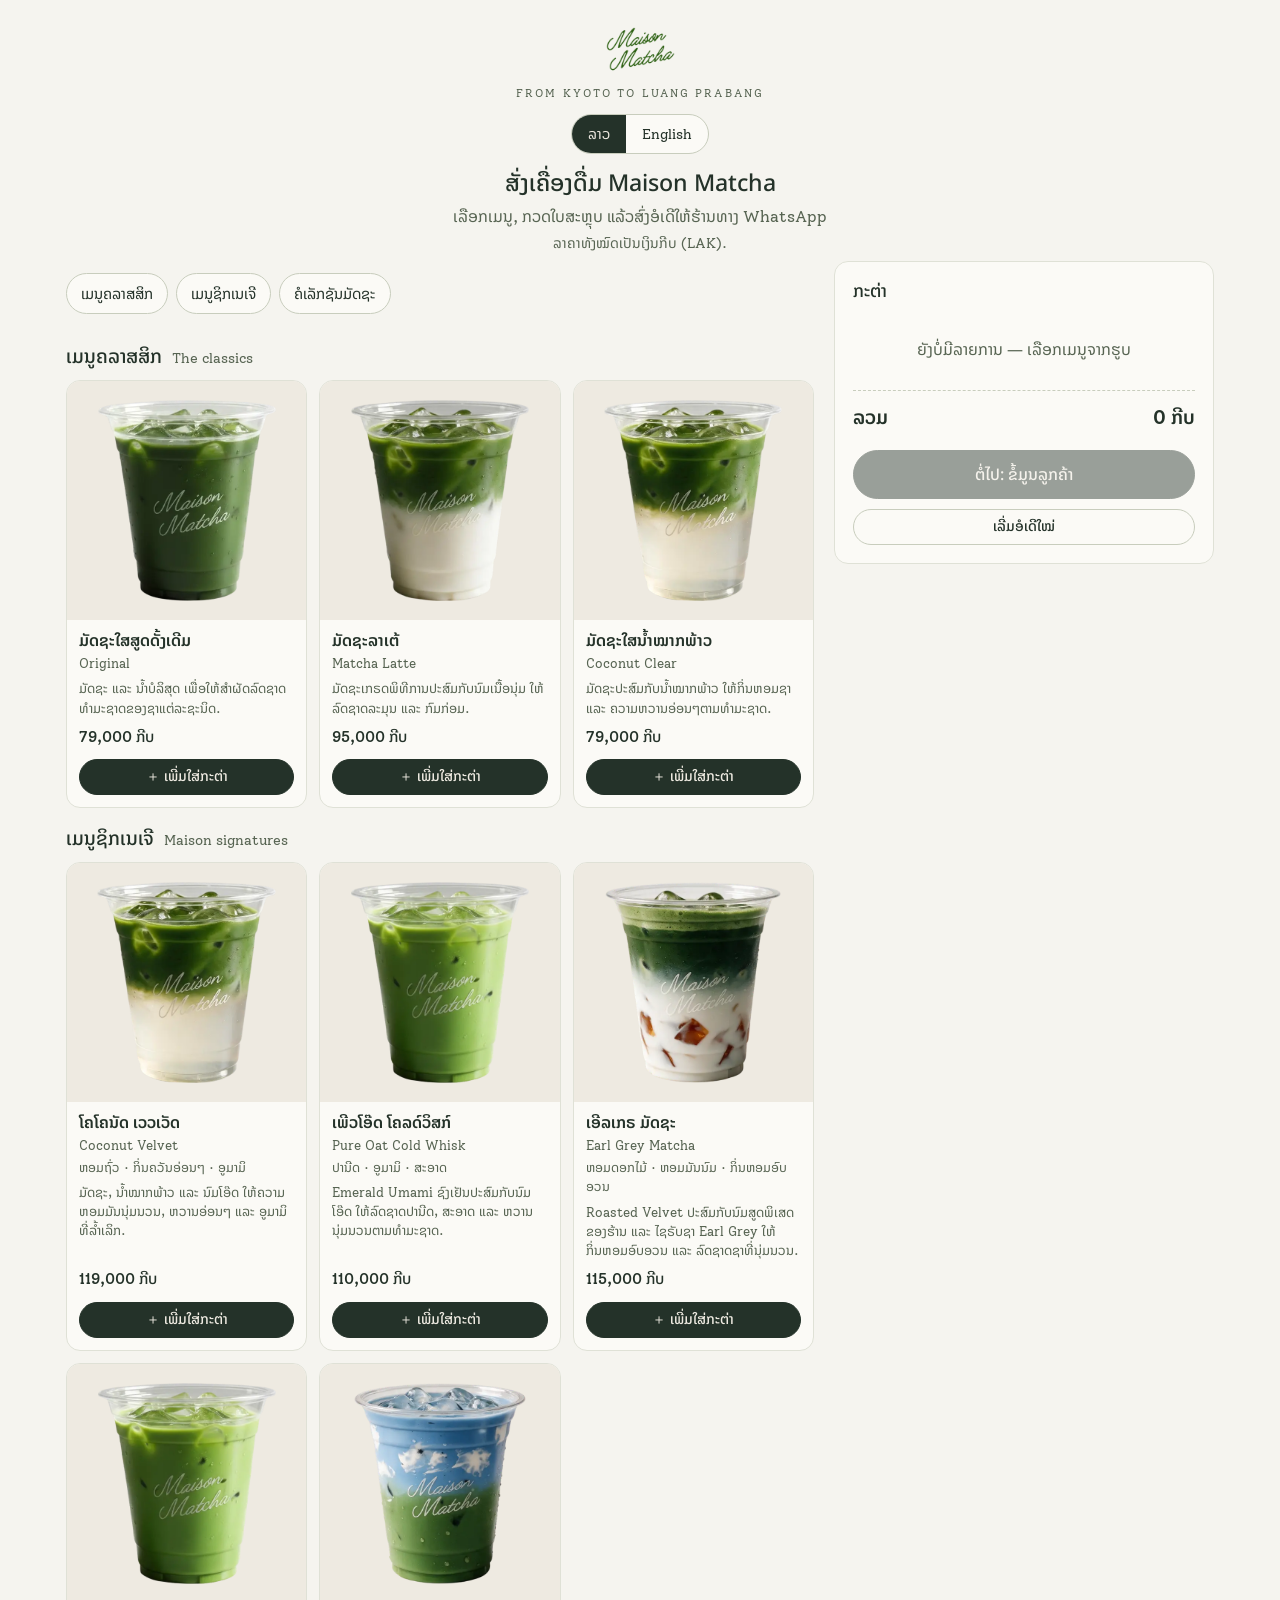
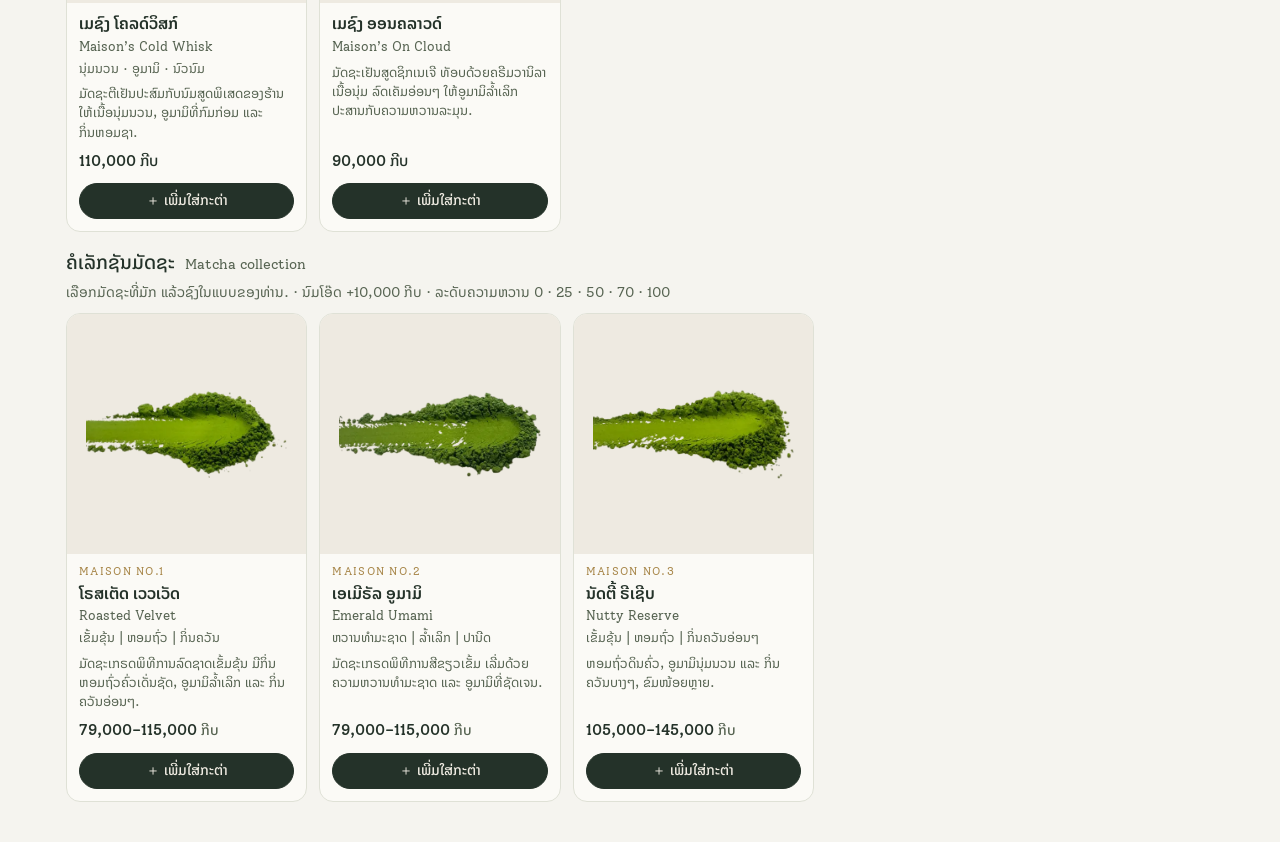
==== index.html @ 87a130c1 "Add files via upload" ====
<!doctype html>
<html lang="lo">
<head>
<meta charset="utf-8">
<meta name="viewport" content="width=device-width, initial-scale=1, viewport-fit=cover">
<style>:root{padding-top:env(safe-area-inset-top,0px);padding-bottom:env(safe-area-inset-bottom,0px)}body{margin:0}[hidden]{display:none!important}</style>
</head>
<body>
<title>Maison Matcha Order</title>
<meta name="claude:viewport-fit-sides" content="cover">
<meta name="description" content="ສັ່ງເຄື່ອງດື່ມ Maison Matcha ແລະ ສົ່ງອໍເດີຜ່ານ WhatsApp">
<meta name="robots" content="noindex">
<link rel="preconnect" href="https://fonts.googleapis.com">
<link rel="preconnect" href="https://fonts.gstatic.com" crossorigin>
<link rel="stylesheet" href="https://fonts.googleapis.com/css2?family=Noto+Sans+Lao:wght@400;500;600;700&family=Solway:wght@300;400;500;700&display=swap">
<style>
/* Layout: single column on phones, gallery + sticky cart from 1000px. One deliberate light look (the shop's cream paper and matcha ink). */
:root {
  --bg: #f5f4ef; --paper: #eeeae1; --card: #fbfaf6; --ink: #243229; --muted: #576452; --soft: #8a9384;
  --line: #c8cdbd; --line-soft: #dfe1d6; --green: #3a6b24; --green-tint: #e4ead9; --gold: #a8874a;
  --gold-tint: #f3ead6; --red: #9b3b2e; --red-tint: #f6e3df; --white: #ffffff; --receipt-ink: #222222; --receipt-soft: #6b6b6b;
  --font: 'Solway', 'Noto Sans Lao', Georgia, serif;
  --font-lao: 'Noto Sans Lao', 'Solway', system-ui, sans-serif;
  --r: 14px;
  color-scheme: light;
}
* { box-sizing: border-box; }
body { background: var(--bg); color: var(--ink); font-family: var(--font); font-size: 16px; line-height: 1.55; }
img { max-width: 100%; display: block; }
button, input, select, textarea { font: inherit; color: inherit; }
h1, h2, h3 { font-weight: 500; line-height: 1.3; margin: 0; text-wrap: balance; }
.wrap { max-width: 1180px; margin: 0 auto; padding-left: max(16px, env(safe-area-inset-left, 0px)); padding-right: max(16px, env(safe-area-inset-right, 0px)); }
.muted { color: var(--muted); } .small { font-size: .875rem; } .tiny { font-size: .78rem; }
.num { font-variant-numeric: tabular-nums; }
.en { font-family: 'Solway', Georgia, serif; }
:focus-visible { outline: 2px solid var(--green); outline-offset: 2px; }

.brand { text-align: center; padding-block: 20px 4px; }
.brand img { height: 60px; width: auto; margin: 0 auto; }
.brand .tag { letter-spacing: .2em; font-size: .66rem; color: var(--muted); margin-top: 6px; }
.toolbar { display: flex; justify-content: center; gap: 8px; flex-wrap: wrap; margin: 10px 0 0; }
.intro { text-align: center; max-width: 34rem; margin: 10px auto 0; }
.intro h1 { font-size: 1.45rem; font-family: var(--font-lao); }
.intro p { margin: 6px 0 0; color: var(--muted); }

.btn { display: inline-flex; align-items: center; justify-content: center; gap: 8px; border: 1px solid var(--ink); background: var(--ink); color: var(--paper);
  padding: 11px 18px; border-radius: 999px; cursor: pointer; text-decoration: none; font-weight: 500; min-height: 46px; white-space: nowrap; font-family: var(--font-lao); }
.btn:active { transform: scale(.98); }
.btn[disabled] { opacity: .45; cursor: not-allowed; }
.btn.ghost { background: transparent; color: var(--ink); border-color: var(--line); }
.btn.green { background: var(--green); border-color: var(--green); color: var(--white); }
.btn.small { min-height: 36px; padding: 6px 13px; font-size: .88rem; }
.btn.block { width: 100%; }
.link { background: none; border: 0; padding: 0; color: var(--green); text-decoration: underline; cursor: pointer; font-family: var(--font-lao); }
.link.red { color: var(--red); }

.cats { display: flex; gap: 8px; overflow-x: auto; padding-block: 12px; position: sticky; top: env(safe-area-inset-top, 0px); z-index: 5; background: var(--bg); scrollbar-width: none; }
.cats::-webkit-scrollbar { display: none; }
.cats a { flex: none; text-decoration: none; padding: 8px 14px; border: 1px solid var(--line); border-radius: 999px; color: var(--ink); background: var(--card); font-family: var(--font-lao); font-size: .93rem; }
.cats a.on { background: var(--ink); color: var(--paper); border-color: var(--ink); }
body::before { content: ""; position: fixed; inset: 0 0 auto; height: env(safe-area-inset-top, 0px); z-index: 10; background: var(--bg); }

.layout { display: grid; gap: 20px; grid-template-columns: minmax(0, 1fr); padding-bottom: 110px; }
@media (min-width: 1000px) { .layout { grid-template-columns: minmax(0, 1fr) 380px; padding-bottom: 40px; } .layout aside { position: sticky; top: 16px; align-self: start; max-height: calc(100vh - 32px); overflow: auto; } }
.cat-head { display: flex; align-items: baseline; gap: 10px; flex-wrap: wrap; margin: 18px 0 10px; }
.cat-head h2 { font-size: 1.2rem; font-family: var(--font-lao); }
.gallery { display: grid; gap: 12px; grid-template-columns: repeat(2, minmax(0, 1fr)); }
@media (min-width: 720px) { .gallery { grid-template-columns: repeat(3, minmax(0, 1fr)); } }
.card { background: var(--card); border: 1px solid var(--line-soft); border-radius: var(--r); overflow: hidden; display: flex; flex-direction: column; min-width: 0; }
.card .ph { position: relative; display: block; width: 100%; aspect-ratio: 1 / 1; max-width: 100%; background: var(--paper); padding: 0; border: 0; cursor: pointer; overflow: hidden; }
.card .ph img { position: absolute; inset: 8%; width: 84%; height: 84%; object-fit: contain; object-position: center; }
.card .body { padding: 10px 12px 12px; display: flex; flex-direction: column; gap: 2px; flex: 1; }
.card .code { font-size: .68rem; letter-spacing: .12em; text-transform: uppercase; color: var(--gold); }
.card .nm { font-family: var(--font-lao); font-weight: 600; line-height: 1.35; }
.card .sub { font-size: .8rem; color: var(--muted); }
.card .pr { margin-top: auto; padding-top: 6px; font-weight: 500; font-size: .95rem; }
.card .btn { margin-top: 8px; }
.incart { font-size: .75rem; color: var(--green); font-family: var(--font-lao); }

.panel { background: var(--card); border: 1px solid var(--line-soft); border-radius: var(--r); padding: 18px; }
.panel + .panel { margin-top: 14px; }
.panel h2 { font-size: 1.1rem; margin-bottom: 12px; font-family: var(--font-lao); }
.line { display: grid; grid-template-columns: minmax(0, 1fr) auto; gap: 2px 10px; padding-block: 10px; border-bottom: 1px solid var(--line-soft); }
.line:last-child { border-bottom: 0; }
.line .t { font-weight: 600; font-family: var(--font-lao); }
.line .o { font-size: .84rem; color: var(--muted); font-family: var(--font-lao); overflow-wrap: anywhere; }
.line .ctrl { grid-column: 1 / -1; display: flex; align-items: center; gap: 10px; margin-top: 4px; }
.qty { display: inline-flex; align-items: center; border: 1px solid var(--line); border-radius: 999px; background: var(--white); }
.qty button { width: 38px; height: 38px; border: 0; background: none; cursor: pointer; font-size: 1.1rem; }
.qty span { min-width: 28px; text-align: center; }
.sum { display: flex; justify-content: space-between; align-items: baseline; gap: 12px; padding-block: 4px; }
.sum.big { font-size: 1.2rem; font-weight: 600; }
.empty { text-align: center; color: var(--muted); padding: 22px 8px; font-family: var(--font-lao); }
.bar { position: fixed; left: 0; right: 0; bottom: 0; z-index: 8; background: var(--ink); color: var(--paper); display: flex; align-items: center; gap: 12px;
  padding-top: 12px; padding-bottom: calc(12px + env(safe-area-inset-bottom, 0px)); padding-left: max(16px, env(safe-area-inset-left, 0px)); padding-right: max(16px, env(safe-area-inset-right, 0px)); }
.bar .btn { background: var(--paper); color: var(--ink); border-color: var(--paper); }
@media (min-width: 1000px) { .bar { display: none !important; } }

label.f { display: block; margin-bottom: 14px; }
label.f > span, .flabel { display: block; font-size: .88rem; color: var(--muted); margin-bottom: 6px; font-family: var(--font-lao); }
.req { color: var(--red); }
input[type=text], input[type=tel], input[type=datetime-local], input[type=number], select, textarea {
  width: 100%; background: var(--white); border: 1px solid var(--line); border-radius: 10px; padding: 11px 12px; min-height: 46px; outline: none; }
textarea { min-height: 84px; resize: vertical; }
input:focus, select:focus, textarea:focus { border-color: var(--green); box-shadow: 0 0 0 3px var(--green-tint); }
.bad { border-color: var(--red) !important; }
.err { color: var(--red); font-size: .84rem; margin-top: 4px; font-family: var(--font-lao); }
.phone { display: grid; grid-template-columns: 118px minmax(0, 1fr); gap: 8px; }
.seg { display: flex; flex-wrap: wrap; gap: 8px; }
.seg label { position: relative; }
.seg input { position: absolute; opacity: 0; inset: 0; }
.seg span { display: inline-flex; align-items: center; padding: 9px 14px; min-height: 42px; border-radius: 999px; border: 1px solid var(--line); background: var(--white); cursor: pointer; font-family: var(--font-lao); font-size: .94rem; }
.seg input:checked + span { background: var(--ink); color: var(--paper); border-color: var(--ink); }
.seg input:focus-visible + span { outline: 2px solid var(--green); outline-offset: 2px; }
.seg input:disabled + span { opacity: .4; cursor: not-allowed; }
.check { display: flex; gap: 10px; align-items: flex-start; cursor: pointer; font-family: var(--font-lao); }
.check input { width: 20px; height: 20px; margin-top: 2px; accent-color: var(--green); flex: none; }
.note { padding: 12px 14px; border-radius: 12px; font-size: .92rem; font-family: var(--font-lao); }
.note.info { background: var(--green-tint); color: var(--ink); }
.note.warn { background: var(--gold-tint); color: var(--ink); }
.note.bad { background: var(--red-tint); color: var(--red); }

.view[hidden] { display: none !important; }
.narrow { max-width: 640px; margin: 0 auto; padding-block: 8px 48px; }
.back { margin: 6px 0 10px; }
.actions { display: grid; gap: 10px; margin-top: 14px; }
.actions .row { display: flex; gap: 10px; flex-wrap: wrap; }
.actions .row > .btn { flex: 1 1 auto; }
.copybox { width: 100%; min-height: 220px; font-size: .84rem; font-family: var(--font-lao); white-space: pre-wrap; }

dialog { border: 0; padding: 0; border-radius: 18px; width: min(560px, calc(100vw - 20px)); max-height: calc(100dvh - 20px); background: var(--card); color: var(--ink); }
dialog::backdrop { background: rgba(36, 50, 41, .45); }
.dh { display: flex; gap: 12px; align-items: center; padding: 14px 16px; border-bottom: 1px solid var(--line-soft); }
.dh img { width: 64px; height: 64px; object-fit: contain; background: var(--paper); border-radius: 12px; padding: 4px; flex: none; }
.dh h3 { font-family: var(--font-lao); font-size: 1.05rem; }
.dh .x { margin-left: auto; width: 40px; height: 40px; border: 0; background: none; font-size: 1.6rem; cursor: pointer; flex: none; }
.db { padding: 14px 16px; overflow: auto; max-height: calc(100dvh - 210px); }
.df { padding: 12px 16px; border-top: 1px solid var(--line-soft); display: flex; gap: 10px; align-items: center; }
.grp { margin-bottom: 16px; }

.toast-host { position: fixed; left: 50%; transform: translateX(-50%); bottom: calc(92px + env(safe-area-inset-bottom, 0px)); z-index: 20; width: min(440px, calc(100vw - 32px)); display: grid; gap: 8px; }
.toast { background: var(--ink); color: var(--paper); padding: 11px 15px; border-radius: 12px; font-family: var(--font-lao); font-size: .93rem; }
.toast.e { background: var(--red); color: var(--white); }
.toast.o { background: var(--green); color: var(--white); }

/* Receipt — follows the Maison Matcha POS receipt */
.receipt { background: var(--white); color: var(--receipt-ink); max-width: 380px; margin: 0 auto; padding: 26px 22px 18px; border-radius: 6px; border: 1px solid var(--line-soft); overflow: hidden; }
.receipt .lg { width: 140px; margin: 0 auto 12px; }
.receipt .shop { text-align: center; font-weight: 700; }
.receipt .shop2 { text-align: center; font-size: .9rem; letter-spacing: .04em; }
.receipt .kind { margin: 12px auto 0; width: max-content; max-width: 100%; border: 1.5px solid var(--receipt-ink); padding: 4px 12px; border-radius: 4px; font-family: var(--font-lao); font-weight: 600; font-size: .86rem; text-align: center; }
.receipt hr { border: 0; border-top: 1px dashed #cccccc; margin: 14px 0; }
.receipt .tot { text-align: center; font-size: 2.2rem; line-height: 1.1; }
.receipt .totl { text-align: center; color: var(--receipt-soft); font-size: .88rem; margin-top: 4px; font-family: var(--font-lao); }
.receipt .meta { font-size: .92rem; line-height: 1.65; overflow-wrap: anywhere; }
.receipt .it { display: grid; grid-template-columns: minmax(0, 1fr) auto; gap: 0 10px; padding: 3px 0 9px; }
.receipt .it .n { font-family: var(--font-lao); }
.receipt .it .d { grid-column: 1 / -1; color: var(--receipt-soft); font-size: .86rem; font-family: var(--font-lao); overflow-wrap: anywhere; }
.receipt .s { display: flex; justify-content: space-between; gap: 10px; padding: 3px 0; font-family: var(--font-lao); }
.receipt .s.b { font-weight: 700; }
.receipt .confirm { font-size: .84rem; color: var(--receipt-soft); font-family: var(--font-lao); text-align: center; }
.receipt .foot { text-align: center; color: var(--receipt-soft); }
.receipt .bottom { display: flex; justify-content: space-between; gap: 10px; color: var(--receipt-soft); font-size: .88rem; margin-top: 10px; }

@media print {
  body { background: var(--white); }
  body > *:not(#print-area) { display: none !important; }
  #print-area { display: block !important; }
  #print-area .receipt { border: 0; max-width: 80mm; padding: 4mm; }
}
#print-area { display: none; }
@media (prefers-reduced-motion: reduce) { * { transition: none !important; animation: none !important; } }

.lang { display: inline-flex; border: 1px solid var(--line); border-radius: 999px; overflow: hidden; background: var(--card); margin-top: 12px; }
.lang button { border: 0; background: none; padding: 7px 16px; cursor: pointer; font-size: .9rem; min-height: 38px; }
.lang button[aria-pressed="true"] { background: var(--ink); color: var(--paper); }
.card .desc { font-size: .82rem; color: var(--muted); line-height: 1.45; margin-top: 4px; display: -webkit-box; -webkit-line-clamp: 3; -webkit-box-orient: vertical; overflow: hidden; }
.mopt { font-size: .78rem; color: var(--soft); }
html[lang="en"] .intro h1, html[lang="en"] .card .nm, html[lang="en"] .panel h2, html[lang="en"] .cat-head h2, html[lang="en"] .dh h3 { font-family: var(--font); }
</style>

<header class="wrap brand">
  <img src="[data-uri]" alt="Maison Matcha" width="360" height="308">
  <div class="tag en">FROM KYOTO TO LUANG PRABANG</div>
  <div class="lang" role="group" aria-label="Language / ພາສາ">
    <button type="button" data-lang="lo" aria-pressed="true" style="font-family:var(--font-lao)">ລາວ</button>
    <button type="button" data-lang="en" aria-pressed="false" class="en">English</button>
  </div>
</header>

<main>
  <section class="view wrap" id="v-menu">
    <div class="intro">
      <h1 data-t="title"></h1>
      <p data-t="subtitle"></p>
      <p class="small" data-t="unit" style="margin-top:4px"></p>
    </div>
    <div class="layout" style="margin-top:6px">
      <div id="gallery"></div>
      <aside class="panel" id="cart-panel">
        <h2 data-t="cart"></h2>
        <div id="cart"></div>
        <div class="sum big" style="border-top:1px dashed var(--line);margin-top:6px;padding-top:12px"><span data-t="total"></span><span class="num" id="cart-total"></span></div>
        <div class="actions">
          <button class="btn block" id="go-details" type="button" data-t="toDetails"></button>
          <button class="btn ghost block small" id="new-order-1" type="button" data-t="newOrder"></button>
        </div>
      </aside>
    </div>
  </section>

  <section class="view wrap" id="v-details" hidden>
    <div class="narrow">
      <button class="link back" type="button" data-go="menu" data-t="backMenu"></button>
      <form class="panel" id="details" novalidate>
        <h2 data-t="customer"></h2>
        <label class="f"><span><span data-t="name"></span> <b class="req">*</b></span><input type="text" id="c-name" autocomplete="name" maxlength="80"></label>
        <div class="f" style="margin-bottom:14px"><label class="flabel" for="c-phone"><span data-t="phone"></span> <b class="req">*</b></label>
          <div class="phone">
            <select id="c-cc" aria-label="Country code">
              <option value="+856">LA +856</option><option value="+66">TH +66</option><option value="+84">VN +84</option><option value="+86">CN +86</option>
              <option value="+855">KH +855</option><option value="+81">JP +81</option><option value="+82">KR +82</option><option value="+65">SG +65</option>
              <option value="+1">US +1</option><option value="+44">UK +44</option><option value="+33">FR +33</option><option value="+61">AU +61</option><option value="+49">DE +49</option>
              <option value="other" data-t="otherCode"></option>
            </select>
            <input type="tel" id="c-phone" inputmode="tel" autocomplete="tel-national" placeholder="20 5555 1234">
          </div></div>
        <label class="f"><span data-t="company"></span><input type="text" id="c-company" autocomplete="organization" maxlength="120"></label>

        <h2 style="margin-top:8px" data-t="fulfil"></h2>
        <div class="grp"><span class="flabel"><span data-t="orderType"></span> <b class="req">*</b></span>
          <div class="seg" id="c-type">
            <label><input type="radio" name="type" value="pickup" id="t-pickup" checked><span data-t="pickup"></span></label>
            <label><input type="radio" name="type" value="dine_in" id="t-dine"><span data-t="dine_in"></span></label>
            <label id="delivery-opt"><input type="radio" name="type" value="delivery" id="t-delivery"><span data-t="delivery"></span></label>
          </div></div>
        <label class="f"><span><span id="when-label"></span> <b class="req">*</b></span><input type="datetime-local" id="c-when"></label>
        <label class="f" id="addr-wrap" hidden><span><span data-t="address"></span> <b class="req">*</b></span><textarea id="c-addr" maxlength="400"></textarea></label>
        <div class="note warn" id="fee-note" hidden style="margin:-4px 0 14px" data-t="feeNote"></div>
        <label class="f" id="staff-wrap" hidden><span><span data-t="staff"></span> <b class="req">*</b></span><select id="c-staff"></select></label>
        <label class="f" id="table-wrap" hidden><span data-t="table"></span><input type="text" id="c-table" maxlength="20"></label>
        <label class="f"><span data-t="notes"></span><textarea id="c-notes" maxlength="600"></textarea></label>
        <button class="btn block" type="submit" data-t="preview"></button>
      </form>
    </div>
  </section>

  <section class="view wrap" id="v-preview" hidden>
    <div class="narrow">
      <button class="link back" type="button" data-go="details" data-t="backEdit"></button>
      <div id="receipt"></div>
      <div class="actions">
        <a class="btn green block" id="wa" href="#" target="_blank" rel="noopener" data-t="sendWa"></a>
        <div class="note info" id="wa-note"></div>
        <div class="row">
          <button class="btn ghost" id="copy" type="button" data-t="copy"></button>
          <button class="btn ghost" id="print" type="button" hidden data-t="print"></button>
          <button class="btn ghost" type="button" data-go="details" data-t="edit"></button>
        </div>
        <textarea class="copybox" id="copy-text" readonly hidden></textarea>
        <button class="btn ghost block" id="new-order-2" type="button" data-t="newOrder"></button>
      </div>
    </div>
  </section>
</main>

<div class="bar" id="bar" hidden>
  <div style="flex:1;min-width:0"><div class="tiny" id="bar-count" style="opacity:.75"></div><b class="num" id="bar-total"></b></div>
  <button class="btn" id="bar-next" type="button" data-t="next"></button>
</div>
<div id="print-area"></div>
<div class="toast-host" id="toasts" role="status" aria-live="polite"></div>

<script>
/* ───────── Shop settings ───────── */
const SHOP_WHATSAPP = '8562051111711';          // shop WhatsApp with country code, digits only, e.g. '8562099999999'
const DELIVERY_ENABLED = true;     // false hides the delivery option
const OAT_PRICE = 10000;
const SWEETNESS = [0, 25, 50, 70, 100];
const STAFF = ['PHET', 'ALONG', 'NAMFON', 'BEE']; // staff who take dine-in orders
// Nutty Reserve on signature drinks = signature price + the collection's Nutty Reserve difference for the closest style
// (Pure/Coconut +26,000; Latte/Cold whisk +30,000 — from the Matcha Collection price card).
const NUTTY_SIGNATURE_PRICE = {
  'coconut-velvet': 119000 + 26000,    // coconut-water base
  'pure-oat': 110000 + 30000,          // cold whisk
  'earl-grey': 115000 + 30000,         // latte
  'maison-cold-whisk': 110000 + 30000, // cold whisk
  'on-cloud': 90000 + 30000,           // latte
};

/* ───────── Menu (from the current public menu, LAK) ───────── */
const WAYS = (p) => [
  { key: 'pure', lo: 'ມັດຊະໃສ', en: 'Pure', price: p[0], oat: false },
  { key: 'latte', lo: 'ລາເຕ້', en: 'Latte', price: p[1], oat: true },
  { key: 'cold_whisk', lo: 'ຕີເຢັນ', en: 'Cold whisk', price: p[2], oat: true },
  { key: 'coconut', lo: 'ນ້ຳໝາກພ້າວ', en: 'Coconut water', price: p[3], oat: false },
];
const MATCHAS = [
  { key: 'house', lo: 'ຕາມສູດຂອງຮ້ານ', en: 'House recipe' },
  { key: 'no1', code: 'Maison No.1', lo: 'ໂຣສເຕັດ ເວວເວັດ', en: 'Roasted Velvet' },
  { key: 'no2', code: 'Maison No.2', lo: 'ເອເມີຣັລ ອູມາມິ', en: 'Emerald Umami' },
  { key: 'no3', code: 'Maison No.3', lo: 'ນັດຕີ້ ຣີເຊີບ', en: 'Nutty Reserve' },
];
const CATEGORIES = [
  { id: 'classic', lo: 'ເມນູຄລາສສິກ', en: 'The classics' },
  { id: 'signature', lo: 'ເມນູຊິກເນເຈີ', en: 'Maison signatures' },
  { id: 'collection', lo: 'ຄໍເລັກຊັນມັດຊະ', en: 'Matcha collection', intro: { lo: 'ເລືອກມັດຊະທີ່ມັກ ແລ້ວຊົງໃນແບບຂອງທ່ານ.', en: 'Choose your matcha. Make it your way.' } },
];
// matcha: matcha choice offered; nutty: price with Nutty Reserve (from the collection prices for the same style);
// oat: oat milk swap (only drinks made with milk); sweet: sweetness level.
const PRODUCTS = [
  { id: 'original', cat: 'classic', lo: 'ມັດຊະໃສສູດດັ້ງເດີມ', en: 'Original', price: 79000, matcha: true, nutty: 105000, oat: false, sweet: true, img: '[data-uri]',
    d: { lo: 'ມັດຊະ ແລະ ນ້ຳບໍລິສຸດ ເພື່ອໃຫ້ສຳຜັດລົດຊາດທຳມະຊາດຂອງຊາແຕ່ລະຊະນິດ.', en: 'Just matcha and pure water, allowing each tea’s natural character to shine.' } },
  { id: 'latte', cat: 'classic', lo: 'ມັດຊະລາເຕ້', en: 'Matcha Latte', price: 95000, matcha: true, nutty: 125000, oat: true, sweet: true, img: '[data-uri]',
    d: { lo: 'ມັດຊະເກຣດພິທີການປະສົມກັບນົມເນື້ອນຸ່ມ ໃຫ້ລົດຊາດລະມຸນ ແລະ ກົມກ່ອມ.', en: 'Ceremonial matcha blended with silky milk for a smooth, balanced cup.' } },
  { id: 'coconut-clear', cat: 'classic', lo: 'ມັດຊະໃສນ້ຳໝາກພ້າວ', en: 'Coconut Clear', price: 79000, matcha: true, nutty: 105000, oat: false, sweet: true, img: '[data-uri]',
    d: { lo: 'ມັດຊະປະສົມກັບນ້ຳໝາກພ້າວ ໃຫ້ກິ່ນຫອມຊາ ແລະ ຄວາມຫວານອ່ອນໆຕາມທຳມະຊາດ.', en: 'Matcha and coconut water, bringing together natural tea character and gentle coconut sweetness.' } },
  { id: 'coconut-velvet', cat: 'signature', lo: 'ໂຄໂຄນັດ ເວວເວັດ', en: 'Coconut Velvet', price: 119000, matcha: true, oat: false, sweet: true, img: '[data-uri]',
    taste: { lo: 'ຫອມຖົ່ວ · ກິ່ນຄວັນອ່ອນໆ · ອູມາມິ', en: 'Nutty · Smoky · Umami' },
    d: { lo: 'ມັດຊະ, ນ້ຳໝາກພ້າວ ແລະ ນົມໂອ໊ດ ໃຫ້ຄວາມຫອມມັນນຸ່ມນວນ, ຫວານອ່ອນໆ ແລະ ອູມາມິທີ່ລ້ຳເລິກ.', en: 'Matcha, coconut water and silky oat milk: naturally creamy, lightly sweet, deeply umami.' } },
  { id: 'pure-oat', cat: 'signature', lo: 'ເພີວໂອ໊ດ ໂຄລດ໌ວິສກ໌', en: 'Pure Oat Cold Whisk', price: 110000, matcha: true, oat: false, sweet: true, img: '[data-uri]',
    taste: { lo: 'ປານີດ · ອູມາມິ · ສະອາດ', en: 'Refined · Umami · Clean' },
    d: { lo: 'Emerald Umami ຊົງເຢັນປະສົມກັບນົມໂອ໊ດ ໃຫ້ລົດຊາດປານີດ, ສະອາດ ແລະ ຫວານນຸ່ມນວນຕາມທຳມະຊາດ.', en: 'Emerald Umami whisked cold with silky oat milk: refined, clean and naturally sweet.' } },
  { id: 'earl-grey', cat: 'signature', lo: 'ເອີລເກຣ ມັດຊະ', en: 'Earl Grey Matcha', price: 115000, matcha: true, oat: true, sweet: true, img: '[data-uri]',
    taste: { lo: 'ຫອມດອກໄມ້ · ຫອມມັນນົມ · ກິ່ນຫອມອົບອວນ', en: 'Floral · Creamy · Aromatic' },
    d: { lo: 'Roasted Velvet ປະສົມກັບນົມສູດພິເສດຂອງຮ້ານ ແລະ ໄຊຣັບຊາ Earl Grey ໃຫ້ກິ່ນຫອມອົບອວນ ແລະ ລົດຊາດຊາທີ່ນຸ່ມນວນ.', en: 'Roasted Velvet, our house milk blend and Earl Grey syrup: fragrant matcha with a delicate tea finish.' } },
  { id: 'maison-cold-whisk', cat: 'signature', lo: 'ເມຊົງ ໂຄລດ໌ວິສກ໌', en: 'Maison’s Cold Whisk', price: 110000, matcha: true, oat: true, sweet: true, img: '[data-uri]',
    taste: { lo: 'ນຸ່ມນວນ · ອູມາມິ · ນົວນົມ', en: 'Silky · Umami · Creamy' },
    d: { lo: 'ມັດຊະຕີເຢັນປະສົມກັບນົມສູດພິເສດຂອງຮ້ານ ໃຫ້ເນື້ອນຸ່ມນວນ, ອູມາມິທີ່ກົມກ່ອມ ແລະ ກິ່ນຫອມຊາ.', en: 'Matcha cold-whisked with our house milk blend for a silky texture, rich umami and delicate tea aroma.' } },
  { id: 'on-cloud', cat: 'signature', lo: 'ເມຊົງ ອອນຄລາວດ໌', en: 'Maison’s On Cloud', price: 90000, matcha: true, oat: true, sweet: true, img: '[data-uri]',
    d: { lo: 'ມັດຊະເຢັນສູດຊິກເນເຈີ ທັອບດ້ວຍຄຣີມວານິລາເນື້ອນຸ່ມ ລົດເຄັມອ່ອນໆ ໃຫ້ອູມາມິລ້ຳເລິກປະສານກັບຄວາມຫວານລະມຸນ.', en: 'Our signature iced matcha beneath a silky, lightly salted vanilla cream cloud, balancing deep umami and airy sweetness.' } },
  { id: 'roasted-velvet', cat: 'collection', code: 'Maison No.1', lo: 'ໂຣສເຕັດ ເວວເວັດ', en: 'Roasted Velvet', ways: WAYS([79000, 95000, 115000, 79000]), oat: true, sweet: true, img: '[data-uri]',
    taste: { lo: 'ເຂັ້ມຂຸ້ນ | ຫອມຖົ່ວ | ກິ່ນຄວັນ', en: 'Bold | Nutty | Smoky' },
    d: { lo: 'ມັດຊະເກຣດພິທີການລົດຊາດເຂັ້ມຂຸ້ນ ມີກິ່ນຫອມຖົ່ວຄົ່ວເດັ່ນຊັດ, ອູມາມິລ້ຳເລິກ ແລະ ກິ່ນຄວັນອ່ອນໆ.', en: 'A rich ceremonial matcha with pronounced roasted-nut character, deep umami and a gentle smoky aroma.' } },
  { id: 'emerald-umami', cat: 'collection', code: 'Maison No.2', lo: 'ເອເມີຣັລ ອູມາມິ', en: 'Emerald Umami', ways: WAYS([79000, 95000, 115000, 79000]), oat: true, sweet: true, img: '[data-uri]',
    taste: { lo: 'ຫວານທຳມະຊາດ | ລ້ຳເລິກ | ປານີດ', en: 'Sweet | Deep | Refined' },
    d: { lo: 'ມັດຊະເກຣດພິທີການສີຂຽວເຂັ້ມ ເລີ່ມດ້ວຍຄວາມຫວານທຳມະຊາດ ແລະ ອູມາມິທີ່ຊັດເຈນ.', en: 'An intensely green ceremonial matcha with a naturally sweet opening and clear umami.' } },
  { id: 'nutty-reserve', cat: 'collection', code: 'Maison No.3', lo: 'ນັດຕີ້ ຣີເຊີບ', en: 'Nutty Reserve', ways: WAYS([105000, 125000, 145000, 105000]), oat: true, sweet: true, img: '[data-uri]',
    taste: { lo: 'ເຂັ້ມຂຸ້ນ | ຫອມຖົ່ວ | ກິ່ນຄວັນອ່ອນໆ', en: 'Rich | Nutty | Gently smoky' },
    d: { lo: 'ຫອມຖົ່ວດິນຄົ່ວ, ອູມາມິນຸ່ມນວນ ແລະ ກິ່ນຄວັນບາງໆ, ຂົມໜ້ອຍຫຼາຍ.', en: 'Single-cultivar ceremonial matcha from Uji, Kyoto, shaded 21 days before the first spring harvest. Roasted-peanut aroma, smooth umami.' } },
];
const BY_ID = new Map(PRODUCTS.map((p) => [p.id, p]));
const LOGO = '[data-uri]';

/* ───────── Words (Lao / English) ───────── */
const T = {
  lo: {
    title: 'ສັ່ງເຄື່ອງດື່ມ Maison Matcha', subtitle: 'ເລືອກເມນູ, ກວດໃບສະຫຼຸບ ແລ້ວສົ່ງອໍເດີໃຫ້ຮ້ານທາງ WhatsApp', unit: 'ລາຄາທັງໝົດເປັນເງິນກີບ (LAK).',
    cart: 'ກະຕ່າ', total: 'ລວມ', toDetails: 'ຕໍ່ໄປ: ຂໍ້ມູນລູກຄ້າ', newOrder: 'ເລີ່ມອໍເດີໃໝ່', next: 'ຕໍ່ໄປ →', add: '＋ ເພີ່ມໃສ່ກະຕ່າ', addShort: 'ເພີ່ມໃສ່ກະຕ່າ',
    save: 'ບັນທຶກ', inCart: (n) => `ໃນກະຕ່າ ${n} ຈອກ`, emptyCart: 'ຍັງບໍ່ມີລາຍການ — ເລືອກເມນູຈາກຮູບ', cups: (n) => `${n} ຈອກ`, cupUnit: 'ຈອກ',
    edit: 'ແກ້ໄຂ', remove: 'ລຶບ', style: 'ເລືອກແບບ', matcha: 'ເລືອກມັດຊະ', milk: 'ນົມ', oat: 'ປ່ຽນເປັນນົມໂອ໊ດ', oatShort: 'ນົມໂອ໊ດ',
    oatPickFirst: 'ເລືອກແບບກ່ອນ', oatNoMilk: 'ແບບນີ້ບໍ່ມີນົມ', sweet: 'ລະດັບຄວາມຫວານ', sweetShort: (s) => `ຫວານ ${s}%`, qty: 'ຈຳນວນ (ຈອກ)',
    itemNote: 'ຄຳແນະນຳພິເສດສຳລັບລາຍການນີ້', itemNotePh: 'ເຊັ່ນ ນ້ຳກ້ອນໜ້ອຍ', askPrice: 'ສອບຖາມລາຄາກັບຮ້ານ', noteLabel: 'ໝາຍເຫດ',
    needStyle: 'ກະລຸນາເລືອກແບບເຄື່ອງດື່ມ', needSweet: 'ກະລຸນາເລືອກລະດັບຄວາມຫວານ', added: (n) => `ເພີ່ມ ${n} ແລ້ວ`,
    backMenu: '← ກັບໄປເລືອກເມນູ', customer: 'ຂໍ້ມູນລູກຄ້າ', name: 'ຊື່', phone: 'ເບີໂທ / WhatsApp ພ້ອມລະຫັດປະເທດ', otherCode: 'ອື່ນໆ (ພິມ +…)',
    company: 'ຊື່ຮ້ານກາເຟ ຫຼື ບໍລິສັດ (ຖ້າມີ)', fulfil: 'ການຮັບອໍເດີ', orderType: 'ປະເພດອໍເດີ', pickup: 'ມາຮັບເອງທີ່ຮ້ານ', dine_in: 'ນັ່ງກິນທີ່ຮ້ານ', delivery: 'ຈັດສົ່ງ',
    whenPickup: 'ວັນ ແລະ ເວລາທີ່ຈະມາຮັບ (ເວລາລາວ)', whenDine: 'ວັນ ແລະ ເວລາ (ເວລາລາວ)', whenDelivery: 'ວັນ ແລະ ເວລາທີ່ຕ້ອງການໃຫ້ສົ່ງ (ເວລາລາວ)',
    address: 'ທີ່ຢູ່ຈັດສົ່ງ', addressPh: 'ບ້ານ, ຖະໜົນ, ຈຸດສັງເກດ ຫຼື ລິ້ງແຜນທີ່', feeNote: 'ຄ່າຈັດສົ່ງ: ຮ້ານຈະແຈ້ງຢືນຢັນກັບທ່ານ (ຍັງບໍ່ລວມໃນຍອດ).',
    table: 'ເລກໂຕະ (ຖ້າມີ)', staff: 'ພະນັກງານທີ່ຮັບອໍເດີ', staffPick: 'ເລືອກຊື່ພະນັກງານ', errStaff: 'ກະລຸນາເລືອກພະນັກງານທີ່ຮັບອໍເດີ', rStaff: 'ພະນັກງານ', notes: 'ໝາຍເຫດເພີ່ມເຕີມ', preview: 'ເບິ່ງໃບສະຫຼຸບອໍເດີ', emptyGo: 'ກະຕ່າຫວ່າງ — ກະລຸນາເລືອກເມນູກ່ອນ',
    errName: 'ກະລຸນາໃສ່ຊື່', errPhone: 'ເບີບໍ່ຖືກຕ້ອງ — ເຊັ່ນ 20 5555 1234 (ລະຫັດປະເທດເລືອກດ້ານຊ້າຍ)', errType: 'ກະລຸນາເລືອກປະເພດອໍເດີ',
    errWhen: 'ກະລຸນາເລືອກວັນ ແລະ ເວລາ', errPast: 'ເວລານີ້ຜ່ານມາແລ້ວ', errAddr: 'ກະລຸນາໃສ່ທີ່ຢູ່ຈັດສົ່ງ', errCheck: 'ກະລຸນາກວດຂໍ້ມູນທີ່ໝາຍສີແດງ',
    backEdit: '← ກັບໄປແກ້ໄຂ', sendWa: 'ສົ່ງອໍເດີທາງ WhatsApp', copy: 'ສຳເນົາລາຍລະອຽດອໍເດີ', print: 'ພິມ / ບັນທຶກ PDF',
    copied: 'ສຳເນົາລາຍລະອຽດອໍເດີແລ້ວ', copyManual: 'ກົດຄ້າງໃສ່ຂໍ້ຄວາມ ແລ້ວເລືອກ ສຳເນົາ', armed: 'ກົດອີກຄັ້ງເພື່ອລ້າງກະຕ່າ ແລະ ຂໍ້ມູນລູກຄ້າ', cleared: 'ເລີ່ມອໍເດີໃໝ່ແລ້ວ',
    waTo: (n) => `WhatsApp ຈະເປີດຫາເບີຂອງຮ້ານ <b class="num">+${n}</b> ພ້ອມຂໍ້ຄວາມອໍເດີ. ກວດຂໍ້ຄວາມ ແລ້ວກົດ <b>ສົ່ງ</b> ໃນ WhatsApp.`,
    waPick: 'WhatsApp ຈະເປີດພ້ອມຂໍ້ຄວາມອໍເດີ — ເລືອກແຊັດຂອງຮ້ານ Maison Matcha ແລ້ວກົດ <b>ສົ່ງ</b>.',
    waNote: 'ການເປີດ WhatsApp ບໍ່ໄດ້ໝາຍຄວາມວ່າສົ່ງຂໍ້ຄວາມແລ້ວ ຫຼື ຮ້ານຮັບອໍເດີແລ້ວ. ອໍເດີຈະຖືກຢືນຢັນເມື່ອຮ້ານຕອບກັບ. ໃບສະຫຼຸບຈະສົ່ງເປັນຂໍ້ຄວາມ (ບໍ່ແນບຮູບ ຫຼື PDF). ຂໍ້ຄວາມຫາຮ້ານຂຽນເປັນພາສາລາວ.',
    rKind: 'ໃບສະຫຼຸບອໍເດີ · ORDER SUMMARY', rTotal: 'ລວມ', rTotalNoFee: 'ລວມ (ຍັງບໍ່ລວມຄ່າຈັດສົ່ງ)', rCustomer: 'ລູກຄ້າ', rCompany: 'ຮ້ານ/ບໍລິສັດ', rType: 'ປະເພດ',
    rWhenPickup: 'ເວລາມາຮັບ', rWhenDine: 'ເວລາ', rWhenDelivery: 'ເວລາຈັດສົ່ງ', rAddr: 'ທີ່ຢູ່ຈັດສົ່ງ', rTable: 'ໂຕະ', rFee: 'ຄ່າຈັດສົ່ງ', rFeeVal: 'ຮ້ານຈະແຈ້ງຢືນຢັນ',
    rConfirm: 'ອໍເດີນີ້ຍັງບໍ່ໄດ້ຮັບການຢືນຢັນ. ຮ້ານຈະແຈ້ງຢືນຢັນການຮັບອໍເດີ ແລະ ເວລາທີ່ສາມາດໃຫ້ບໍລິການໄດ້.',
  },
  en: {
    title: 'Order from Maison Matcha', subtitle: 'Choose your drinks, check the order summary, then send it to the shop on WhatsApp', unit: 'All prices are in Lao kip (LAK).',
    cart: 'Your order', total: 'Total', toDetails: 'Next: your details', newOrder: 'Start new order', next: 'Next →', add: '＋ Add to cart', addShort: 'Add to cart',
    save: 'Save', inCart: (n) => `${n} in cart`, emptyCart: 'Nothing here yet — choose a drink from the menu', cups: (n) => `${n} ${n === 1 ? 'cup' : 'cups'}`, cupUnit: 'cup',
    edit: 'Edit', remove: 'Remove', style: 'Choose a style', matcha: 'Choose your matcha', milk: 'Milk', oat: 'Switch to oat milk', oatShort: 'Oat milk',
    oatPickFirst: 'Choose a style first', oatNoMilk: 'This style has no milk', sweet: 'Sweetness', sweetShort: (s) => `Sweetness ${s}%`, qty: 'Quantity (cups)',
    itemNote: 'Special instructions for this item', itemNotePh: 'e.g. less ice', askPrice: 'Ask the shop for the price', noteLabel: 'Note',
    needStyle: 'Please choose a style', needSweet: 'Please choose a sweetness level', added: (n) => `${n} added`,
    backMenu: '← Back to menu', customer: 'Your details', name: 'Name', phone: 'Phone / WhatsApp with country code', otherCode: 'Other (type +…)',
    company: 'Café or company name (optional)', fulfil: 'How you’ll get it', orderType: 'Order type', pickup: 'Pick up at the shop', dine_in: 'Dine in', delivery: 'Delivery',
    whenPickup: 'Pickup date and time (Laos time)', whenDine: 'Date and time (Laos time)', whenDelivery: 'Delivery date and time (Laos time)',
    address: 'Delivery address', addressPh: 'Village, street, landmark or map link', feeNote: 'Delivery fee: the shop will confirm it with you (not included in the total).',
    table: 'Table number (optional)', staff: 'Staff taking the order', staffPick: 'Choose staff name', errStaff: 'Please choose the staff member taking the order', rStaff: 'Staff', notes: 'Additional notes', preview: 'Preview order', emptyGo: 'Your cart is empty — choose a drink first',
    errName: 'Please enter your name', errPhone: 'Please check the number — e.g. 20 5555 1234 (country code on the left)', errType: 'Please choose an order type',
    errWhen: 'Please choose a date and time', errPast: 'That time has already passed', errAddr: 'Please enter the delivery address', errCheck: 'Please check the fields marked in red',
    backEdit: '← Back to edit', sendWa: 'Send order on WhatsApp', copy: 'Copy order details', print: 'Print / Save as PDF',
    copied: 'Order details copied', copyManual: 'Press and hold the text, then choose Copy', armed: 'Tap again to clear the cart and your details', cleared: 'New order started',
    waTo: (n) => `WhatsApp will open to the shop’s number <b class="num">+${n}</b> with your order written in. Check it, then tap <b>Send</b> in WhatsApp.`,
    waPick: 'WhatsApp will open with your order written in. Choose the Maison Matcha chat, then tap <b>Send</b>.',
    waNote: 'Opening WhatsApp does not mean the message was sent or that the shop has accepted the order. Your order is confirmed when the shop replies. The summary is sent as text (no image or PDF). The message to the shop is written in Lao.',
    rKind: 'ORDER SUMMARY · ໃບສະຫຼຸບອໍເດີ', rTotal: 'Total', rTotalNoFee: 'Total (delivery fee not included)', rCustomer: 'Customer', rCompany: 'Café / company', rType: 'Order type',
    rWhenPickup: 'Pickup time', rWhenDine: 'Time', rWhenDelivery: 'Delivery time', rAddr: 'Delivery address', rTable: 'Table', rFee: 'Delivery fee', rFeeVal: 'To be confirmed by the shop',
    rConfirm: 'This order is not confirmed yet. The shop will confirm acceptance and the time it can be ready.',
  },
};
let LANG = 'lo';
const t = (k, ...a) => { const v = T[LANG][k]; return typeof v === 'function' ? v(...a) : v; };
const tl = (k, ...a) => { const v = T.lo[k]; return typeof v === 'function' ? v(...a) : v; }; // shop message is always Lao
const nm = (o, lang = LANG) => (lang === 'en' ? o.en : o.lo);

/* ───────── Helpers ───────── */
const $ = (s, r = document) => r.querySelector(s);
const $$ = (s, r = document) => [...r.querySelectorAll(s)];
const esc = (s) => String(s ?? '').replace(/[&<>"']/g, (c) => ({ '&': '&amp;', '<': '&lt;', '>': '&gt;', '"': '&quot;', "'": '&#39;' }[c]));
const n = (v) => Math.round(Number(v) || 0).toLocaleString('en-US');
const kip = (v, lang = LANG) => (lang === 'en' ? `${n(v)} LAK` : `${n(v)} ກີບ`);
function laoParts(d) {
  const x = new Date(new Date(d).getTime() + 7 * 3600e3); const p = (v) => String(v).padStart(2, '0');
  return { y: x.getUTCFullYear(), m: p(x.getUTCMonth() + 1), d: p(x.getUTCDate()), h: p(x.getUTCHours()), mi: p(x.getUTCMinutes()) };
}
const laoDT = (d) => { const x = laoParts(d); return `${x.d}/${x.m}/${x.y} ${x.h}:${x.mi}`; };
const laoInput = (d) => { const x = laoParts(d); return `${x.y}-${x.m}-${x.d}T${x.h}:${x.mi}`; };
const fromLaoInput = (v) => new Date(`${v}:00+07:00`);
function toast(msg, k = '') {
  const el = document.createElement('div'); el.className = `toast ${k}`; el.textContent = msg;
  const h = $('#toasts'); h.append(el); while (h.children.length > 2) h.firstElementChild.remove();
  setTimeout(() => el.remove(), k === 'e' ? 5000 : 2800);
}

/* Cart + order reference stay on this device until "Start new order"; customer details only for this tab. */
const LS = 'mm-cart-v2'; const SS = 'mm-details-v1'; const LK = 'mm-lang';
const store = {
  get(k, s = localStorage) { try { return JSON.parse(s.getItem(k) || 'null'); } catch { return null; } },
  set(k, v, s = localStorage) { try { s.setItem(k, JSON.stringify(v)); } catch { /* storage unavailable */ } },
  del(k, s = localStorage) { try { s.removeItem(k); } catch { /* */ } },
};
let state = { cart: [], ref: null, created: null };
const save = () => store.set(LS, state);

/* ───────── Pricing ───────── */
function nuttyPrice(p) {
  if (p.nutty) return p.nutty;
  return NUTTY_SIGNATURE_PRICE && NUTTY_SIGNATURE_PRICE[p.id] ? NUTTY_SIGNATURE_PRICE[p.id] : null;
}
function basePrice(l) {
  const p = BY_ID.get(l.pid); if (!p) return 0;
  if (p.ways) { const w = p.ways.find((x) => x.key === l.way); return w ? w.price : 0; }
  if (l.matcha === 'no3') return nuttyPrice(p) || p.price;
  return p.price;
}
const unitPrice = (l) => basePrice(l) + (l.oat ? OAT_PRICE : 0);
const lineTotal = (l) => unitPrice(l) * l.qty;
const cartTotal = () => state.cart.reduce((s, l) => s + lineTotal(l), 0);
function optText(l, lang = LANG) {
  const p = BY_ID.get(l.pid); const out = [];
  const w = p && p.ways ? p.ways.find((x) => x.key === l.way) : null;
  if (w) out.push(nm(w, lang));
  if (p && p.matcha && l.matcha && l.matcha !== 'house') { const m = MATCHAS.find((x) => x.key === l.matcha); out.push(`${m.code} ${nm(m, lang)}`); }
  if (l.oat) out.push(`${T[lang].oatShort} +${n(OAT_PRICE)}`);
  if (l.sweet !== null && l.sweet !== undefined) out.push(T[lang].sweetShort(l.sweet));
  return out.join(' · ');
}
function priceLabel(p) {
  if (!p.ways) return kip(p.price);
  const ps = p.ways.map((w) => w.price);
  return `${n(Math.min(...ps))}–${n(Math.max(...ps))} <span class="small muted">${LANG === 'en' ? 'LAK' : 'ກີບ'}</span>`;
}

/* ───────── Static text ───────── */
function applyLang() {
  document.documentElement.lang = LANG;
  document.title = LANG === 'en' ? 'Maison Matcha · Order' : 'Maison Matcha · ສັ່ງອໍເດີ';
  $$('[data-t]').forEach((el) => { el.textContent = t(el.dataset.t); });
  $$('[data-lang]').forEach((b) => b.setAttribute('aria-pressed', String(b.dataset.lang === LANG)));
  $('#c-addr').placeholder = t('addressPh');
  const sel = $('#c-staff'); const cur = sel.value;
  sel.innerHTML = `<option value="">${t('staffPick')}</option>${STAFF.map((x) => `<option value="${x}">${x}</option>`).join('')}`;
  sel.value = cur;
  $('#cart-panel').setAttribute('aria-label', t('cart'));
  typeChanged();
}

/* ───────── Gallery ───────── */
function renderGallery() {
  const counts = new Map(); state.cart.forEach((l) => counts.set(l.pid, (counts.get(l.pid) || 0) + l.qty));
  $('#gallery').innerHTML = `<nav class="cats" aria-label="${LANG === 'en' ? 'Menu categories' : 'ໝວດໝູ່ເມນູ'}">${CATEGORIES.map((c) => `<a href="#cat-${c.id}" data-cat="${c.id}">${nm(c)}</a>`).join('')}</nav>
    ${CATEGORIES.map((c) => `<section id="cat-${c.id}" data-cat="${c.id}">
      <div class="cat-head"><h2>${nm(c)}</h2><span class="en muted small">${LANG === 'en' ? c.lo : c.en}</span></div>
      ${c.intro ? `<p class="small muted" style="margin:-4px 0 10px">${nm(c.intro)} · ${t('oatShort')} +${kip(OAT_PRICE)} · ${t('sweet')} ${SWEETNESS.join(' · ')}</p>` : ''}
      <div class="gallery">${PRODUCTS.filter((p) => p.cat === c.id).map((p) => `
        <article class="card">
          <button class="ph" type="button" data-add="${p.id}" aria-label="${esc(nm(p))}"><img src="${p.img}" alt="${esc(p.en)}" loading="lazy" decoding="async"></button>
          <div class="body">
            ${p.code ? `<span class="code en">${p.code}</span>` : ''}
            <span class="nm">${esc(nm(p))}</span><span class="sub ${LANG === 'en' ? '' : 'en'}">${esc(LANG === 'en' ? p.lo : p.en)}</span>
            ${p.taste ? `<span class="sub">${esc(nm(p.taste))}</span>` : ''}
            ${p.d ? `<span class="desc">${esc(nm(p.d))}</span>` : ''}
            <span class="pr num">${priceLabel(p)}</span>
            ${counts.get(p.id) ? `<span class="incart">${t('inCart', counts.get(p.id))}</span>` : ''}
            <button class="btn small" type="button" data-add="${p.id}">${t('add')}</button>
          </div>
        </article>`).join('')}</div></section>`).join('')}`;
  $$('[data-add]').forEach((b) => b.addEventListener('click', () => openItem(BY_ID.get(b.dataset.add))));
  $$('.cats a').forEach((a) => a.addEventListener('click', (e) => { e.preventDefault(); document.getElementById(`cat-${a.dataset.cat}`).scrollIntoView({ behavior: 'smooth', block: 'start' }); }));
}

/* ───────── Item dialog ───────── */
function openItem(p, editIndex = null) {
  $$('dialog.item').forEach((d) => d.remove());
  const st = editIndex !== null ? { ...state.cart[editIndex] }
    : { pid: p.id, qty: 1, way: null, matcha: p.matcha ? 'house' : null, oat: false, sweet: null, note: '' };
  const nutty = p.matcha ? nuttyPrice(p) : null;
  const d = document.createElement('dialog'); d.className = 'item'; d.setAttribute('aria-labelledby', 'dlg-t');
  d.innerHTML = `
    <div class="dh"><img src="${p.img}" alt=""><div style="min-width:0"><h3 id="dlg-t">${esc(nm(p))}</h3><div class="en muted small">${esc(LANG === 'en' ? p.lo : p.en)}${p.code ? ` · ${p.code}` : ''}</div></div>
      <button class="x" type="button" data-close aria-label="×">×</button></div>
    <div class="db">
      ${p.d ? `<p class="small muted" style="margin:0 0 14px">${esc(nm(p.d))}</p>` : ''}
      ${p.ways ? `<div class="grp"><span class="flabel">${t('style')} <b class="req">*</b></span><div class="seg">${p.ways.map((w) => `<label><input type="radio" name="way" value="${w.key}" ${st.way === w.key ? 'checked' : ''}><span>${nm(w)} · <span class="num">${n(w.price)}</span></span></label>`).join('')}</div></div>` : ''}
      ${p.matcha ? `<div class="grp"><span class="flabel">${t('matcha')}</span><div class="seg">${MATCHAS.map((m) => {
        const off = m.key === 'no3' && !nutty;
        const extra = m.key === 'no3' ? (nutty ? ` · <span class="num">${n(nutty)}</span>` : '') : '';
        return `<label><input type="radio" name="matcha" value="${m.key}" ${st.matcha === m.key ? 'checked' : ''} ${off ? 'disabled' : ''}><span>${m.code ? `${m.code} · ` : ''}${nm(m)}${extra}</span></label>`;
      }).join('')}</div>${!nutty ? `<div class="mopt" style="margin-top:6px">Maison No.3 · ${t('askPrice')}</div>` : ''}</div>` : ''}
      ${p.oat ? `<div class="grp"><span class="flabel">${t('milk')}</span><label class="check"><input type="checkbox" id="dlg-oat" ${st.oat ? 'checked' : ''}><span>${t('oat')} <span class="muted">+${kip(OAT_PRICE)}</span></span></label><div class="tiny muted" id="oat-hint" style="margin-top:4px"></div></div>` : ''}
      ${p.sweet ? `<div class="grp"><span class="flabel">${t('sweet')} <b class="req">*</b></span><div class="seg">${SWEETNESS.map((s) => `<label><input type="radio" name="sweet" value="${s}" ${st.sweet === s ? 'checked' : ''}><span>${s}%</span></label>`).join('')}</div></div>` : ''}
      <div class="grp"><span class="flabel">${t('qty')}</span><div class="qty"><button type="button" data-q="-1" aria-label="−">−</button><span class="num" id="dlg-q">${st.qty}</span><button type="button" data-q="1" aria-label="+">＋</button></div></div>
      <label class="f"><span>${t('itemNote')}</span><input type="text" id="dlg-note" maxlength="160" value="${esc(st.note || '')}" placeholder="${t('itemNotePh')}"></label>
    </div>
    <div class="df"><div><div class="tiny muted">${t('total')}</div><b class="num" id="dlg-total">—</b></div><span style="flex:1"></span>
      <button class="btn" type="button" id="dlg-save">${editIndex !== null ? t('save') : t('addShort')}</button></div>`;
  document.body.append(d);
  const refresh = () => {
    const w = p.ways ? p.ways.find((x) => x.key === st.way) : null;
    const oat = $('#dlg-oat', d);
    if (oat) {
      const ok = !p.ways || (w && w.oat);
      oat.disabled = !ok; if (!ok) { oat.checked = false; st.oat = false; }
      $('#oat-hint', d).textContent = ok ? '' : (p.ways && !w ? t('oatPickFirst') : t('oatNoMilk'));
    }
    $('#dlg-q', d).textContent = st.qty;
    $('#dlg-total', d).textContent = !p.ways || w ? kip(unitPrice(st) * st.qty) : '—';
  };
  d.addEventListener('change', (e) => {
    if (e.target.name === 'way') st.way = e.target.value;
    if (e.target.name === 'matcha') st.matcha = e.target.value;
    if (e.target.name === 'sweet') st.sweet = Number(e.target.value);
    if (e.target.id === 'dlg-oat') st.oat = e.target.checked;
    refresh();
  });
  $$('[data-q]', d).forEach((b) => b.addEventListener('click', () => { st.qty = Math.min(200, Math.max(1, st.qty + Number(b.dataset.q))); refresh(); }));
  $('[data-close]', d).addEventListener('click', () => d.close());
  d.addEventListener('close', () => setTimeout(() => d.remove(), 0));
  $('#dlg-save', d).addEventListener('click', () => {
    if (p.ways && !st.way) return toast(t('needStyle'), 'e');
    if (p.sweet && (st.sweet === null || st.sweet === undefined)) return toast(t('needSweet'), 'e');
    st.note = $('#dlg-note', d).value.trim();
    if (!p.sweet) st.sweet = null;
    if (editIndex !== null) state.cart[editIndex] = st;
    else {
      const same = state.cart.find((l) => l.pid === st.pid && l.way === st.way && l.matcha === st.matcha && !!l.oat === !!st.oat && l.sweet === st.sweet && (l.note || '') === st.note);
      if (same) same.qty = Math.min(200, same.qty + st.qty); else state.cart.push(st);
      toast(t('added', nm(p)), 'o');
    }
    save(); d.close(); renderAll();
  });
  refresh();
  d.showModal();
}

/* ───────── Cart ───────── */
function renderCart() {
  const el = $('#cart');
  if (!state.cart.length) el.innerHTML = `<div class="empty">${t('emptyCart')}</div>`;
  else el.innerHTML = state.cart.map((l, i) => {
    const p = BY_ID.get(l.pid);
    return `<div class="line" data-i="${i}">
      <div style="min-width:0"><div class="t">${esc(nm(p))}</div>${optText(l) ? `<div class="o">${esc(optText(l))}</div>` : ''}${l.note ? `<div class="o">“${esc(l.note)}”</div>` : ''}
        <div class="o num">${l.qty} × ${kip(unitPrice(l))}</div></div>
      <div class="num" style="font-weight:500;text-align:right">${kip(lineTotal(l))}</div>
      <div class="ctrl"><div class="qty"><button type="button" data-a="dec" aria-label="−">−</button><span class="num">${l.qty}</span><button type="button" data-a="inc" aria-label="+">＋</button></div>
        <button class="link small" type="button" data-a="edit">${t('edit')}</button><span style="flex:1"></span><button class="link red small" type="button" data-a="del">${t('remove')}</button></div>
    </div>`;
  }).join('');
  $$('.line', el).forEach((row) => row.addEventListener('click', (e) => {
    const a = e.target.closest('[data-a]'); if (!a) return;
    const i = Number(row.dataset.i); const l = state.cart[i];
    if (a.dataset.a === 'inc') l.qty = Math.min(200, l.qty + 1);
    if (a.dataset.a === 'dec') { if (l.qty > 1) l.qty -= 1; else state.cart.splice(i, 1); }
    if (a.dataset.a === 'del') state.cart.splice(i, 1);
    if (a.dataset.a === 'edit') return openItem(BY_ID.get(l.pid), i);
    save(); renderAll();
  }));
  const total = cartTotal(); const cups = state.cart.reduce((s, l) => s + l.qty, 0);
  $('#cart-total').textContent = kip(total);
  $('#go-details').disabled = !state.cart.length;
  $('#bar-count').textContent = t('cups', cups);
  $('#bar-total').textContent = kip(total);
  $('#bar').hidden = !state.cart.length || $('#v-menu').hidden;
}
function renderAll() { renderGallery(); renderCart(); }

/* ───────── Views ───────── */
let VIEW = 'menu';
function go(view) {
  if (view !== 'menu' && !state.cart.length) { toast(t('emptyGo'), 'e'); view = 'menu'; }
  VIEW = view;
  ['menu', 'details', 'preview'].forEach((v) => { $(`#v-${v}`).hidden = v !== view; });
  $('#bar').hidden = view !== 'menu' || !state.cart.length;
  window.scrollTo(0, 0);
}

/* ───────── Details ───────── */
const D = () => ({
  name: $('#c-name').value.trim(), cc: $('#c-cc').value, phoneLocal: $('#c-phone').value.trim(), company: $('#c-company').value.trim(),
  type: ($('input[name=type]:checked') || {}).value, when: $('#c-when').value, addr: $('#c-addr').value.trim(),
  table: $('#c-table').value.trim(), notes: $('#c-notes').value.trim(), staff: $('#c-staff').value,
});
function phoneFull(d) {
  const raw = d.phoneLocal.replace(/[\s\-().]/g, '');
  if (raw.startsWith('+') || d.cc === 'other') return raw;
  return d.cc + raw.replace(/^0+/, '');
}
const saveDetails = () => store.set(SS, D(), sessionStorage);
function loadDetails() {
  const d = store.get(SS, sessionStorage); if (!d) return;
  $('#c-name').value = d.name || ''; $('#c-cc').value = d.cc || '+856'; $('#c-phone').value = d.phoneLocal || '';
  $('#c-company').value = d.company || ''; $('#c-when').value = d.when || ''; $('#c-addr').value = d.addr || '';
  $('#c-table').value = d.table || ''; $('#c-notes').value = d.notes || '';
  if (d.staff && STAFF.includes(d.staff)) $('#c-staff').value = d.staff;
  const r = $(`input[name=type][value="${d.type}"]`); if (r) r.checked = true;
}
function typeChanged() {
  const ty = ($('input[name=type]:checked') || {}).value;
  $('#addr-wrap').hidden = ty !== 'delivery'; $('#fee-note').hidden = ty !== 'delivery'; $('#table-wrap').hidden = ty !== 'dine_in'; $('#staff-wrap').hidden = ty !== 'dine_in';
  $('#when-label').textContent = t(ty === 'delivery' ? 'whenDelivery' : ty === 'dine_in' ? 'whenDine' : 'whenPickup');
}
function fieldErr(input, msg) {
  input.classList.add('bad');
  const e = document.createElement('div'); e.className = 'err'; e.textContent = msg; (input.closest('label.f, .f, .grp') || input.parentElement).append(e);
}
function validate() {
  $$('#details .err').forEach((e) => e.remove()); $$('#details .bad').forEach((e) => e.classList.remove('bad'));
  const d = D(); let ok = true;
  if (!d.name) { fieldErr($('#c-name'), t('errName')); ok = false; }
  if (!/^\+[1-9]\d{7,14}$/.test(phoneFull(d))) { fieldErr($('#c-phone'), t('errPhone')); ok = false; }
  if (!d.type) { fieldErr($('#c-type'), t('errType')); ok = false; }
  if (!d.when) { fieldErr($('#c-when'), t('errWhen')); ok = false; }
  else if (fromLaoInput(d.when).getTime() < Date.now() - 10 * 60e3) { fieldErr($('#c-when'), t('errPast')); ok = false; }
  if (d.type === 'delivery' && !d.addr) { fieldErr($('#c-addr'), t('errAddr')); ok = false; }
  if (d.type === 'dine_in' && !STAFF.includes(d.staff)) { fieldErr($('#c-staff'), t('errStaff')); ok = false; }
  if (!ok) { toast(t('errCheck'), 'e'); const f = $('#details .bad'); if (f) f.scrollIntoView({ block: 'center' }); }
  return ok ? d : null;
}

/* ───────── Order reference ───────── */
function ensureRef() {
  if (state.ref) return;
  const x = laoParts(new Date());
  const abc = 'ABCDEFGHJKMNPQRSTUVWXYZ23456789';
  const rnd = [...crypto.getRandomValues(new Uint8Array(4))].map((b) => abc[b % abc.length]).join('');
  state.ref = `MM-${String(x.y).slice(2)}${x.m}${x.d}-${rnd}`;
  state.created = new Date().toISOString();
  save();
}

/* ───────── Receipt (viewer's language) + WhatsApp text (always Lao for the shop) ───────── */
const whenKey = (ty) => (ty === 'delivery' ? 'rWhenDelivery' : ty === 'dine_in' ? 'rWhenDine' : 'rWhenPickup');
function receiptHtml(d) {
  const total = cartTotal();
  return `<div class="receipt" lang="${LANG}">
    <img class="lg" src="${LOGO}" alt="Maison Matcha">
    <div class="shop en">Maison Matcha</div><div class="shop2 en">MAISON MATCHA</div>
    <div class="kind">${t('rKind')}</div>
    <hr>
    <div class="tot num">₭${n(total)}</div>
    <div class="totl">${d.type === 'delivery' ? t('rTotalNoFee') : t('rTotal')}</div>
    <hr>
    <div class="meta">
      <div>${t('rCustomer')}: ${esc(d.name)}</div>
      <div>WhatsApp: <span class="num">${esc(phoneFull(d))}</span></div>
      ${d.company ? `<div>${t('rCompany')}: ${esc(d.company)}</div>` : ''}
      <div>${t('rType')}: ${t(d.type)}</div>
      <div>${t(whenKey(d.type))}: <span class="num">${laoDT(fromLaoInput(d.when))}</span></div>
      ${d.type === 'delivery' ? `<div>${t('rAddr')}: ${esc(d.addr)}</div>` : ''}
      ${d.type === 'dine_in' && d.table ? `<div>${t('rTable')}: ${esc(d.table)}</div>` : ''}
      ${d.type === 'dine_in' && d.staff ? `<div>${t('rStaff')}: ${esc(d.staff)}</div>` : ''}
    </div>
    <hr>
    ${state.cart.map((l) => { const p = BY_ID.get(l.pid); return `<div class="it"><span class="n">${esc(nm(p))}</span><span class="num">₭${n(lineTotal(l))}</span>
      <span class="d num">${t('cups', l.qty)} × ₭${n(unitPrice(l))}</span>${optText(l) ? `<span class="d">${esc(optText(l))}</span>` : ''}${l.note ? `<span class="d">${t('noteLabel')}: ${esc(l.note)}</span>` : ''}</div>`; }).join('')}
    <hr>
    <div class="s b"><span>${t('rTotal')}</span><span class="num">₭${n(total)}</span></div>
    ${d.type === 'delivery' ? `<div class="s"><span>${t('rFee')}</span><span>${t('rFeeVal')}</span></div>` : ''}
    ${d.notes ? `<hr><div class="meta small">${t('noteLabel')}: ${esc(d.notes)}</div>` : ''}
    <hr>
    <div class="confirm">${t('rConfirm')}</div>
    <hr>
    <div class="foot en">Nice to Matcha</div>
    <div class="bottom num"><span>${laoDT(state.created)}</span><span>№ ${esc(state.ref)}</span></div>
  </div>`;
}
function messageText(d) {
  const L = [];
  L.push('ອໍເດີໃໝ່ · Maison Matcha');
  L.push(`ເລກອ້າງອີງ: ${state.ref}`);
  L.push(`ວັນທີສັ່ງ: ${laoDT(state.created)} (ເວລາລາວ)`);
  L.push('');
  L.push(`ລູກຄ້າ: ${d.name}`);
  L.push(`WhatsApp: ${phoneFull(d)}`);
  if (d.company) L.push(`ຮ້ານ/ບໍລິສັດ: ${d.company}`);
  L.push(`ປະເພດ: ${tl(d.type)}`);
  L.push(`${tl(whenKey(d.type))}: ${laoDT(fromLaoInput(d.when))}`);
  if (d.type === 'delivery') L.push(`ທີ່ຢູ່ຈັດສົ່ງ: ${d.addr}`);
  if (d.type === 'dine_in' && d.table) L.push(`ໂຕະ: ${d.table}`);
  if (d.type === 'dine_in' && d.staff) L.push(`ພະນັກງານ: ${d.staff}`);
  L.push('');
  L.push('ລາຍການ:');
  state.cart.forEach((l, i) => {
    const p = BY_ID.get(l.pid);
    L.push(`${i + 1}. ${p.lo} (${p.en})`);
    const o = optText(l, 'lo'); if (o) L.push(`   ${o}`);
    L.push(`   ${l.qty} ຈອກ × ${kip(unitPrice(l), 'lo')} = ${kip(lineTotal(l), 'lo')}`);
    if (l.note) L.push(`   ໝາຍເຫດ: ${l.note}`);
  });
  L.push('');
  L.push(`ລວມທັງໝົດ: ${kip(cartTotal(), 'lo')}`);
  if (d.type === 'delivery') L.push('ຄ່າຈັດສົ່ງ: ກະລຸນາແຈ້ງຢືນຢັນ (ຍັງບໍ່ລວມໃນຍອດ)');
  if (d.notes) L.push(`ໝາຍເຫດ: ${d.notes}`);
  if (LANG === 'en') L.push('(ລູກຄ້າໃຊ້ພາສາອັງກິດ · Customer prefers English)');
  L.push('');
  L.push('ກະລຸນາຢືນຢັນການຮັບອໍເດີ ແລະ ເວລາ. ຂອບໃຈ');
  return L.join('\n');
}
function showPreview() {
  const d = validate(); if (!d) return;
  saveDetails(); ensureRef();
  const html = receiptHtml(d);
  $('#receipt').innerHTML = html; $('#print-area').innerHTML = html;
  const text = messageText(d);
  $('#copy-text').value = text; $('#copy-text').hidden = true;
  $('#wa').href = `${SHOP_WHATSAPP ? `https://wa.me/${SHOP_WHATSAPP}` : 'https://wa.me/'}?text=${encodeURIComponent(text)}`;
  $('#wa-note').innerHTML = `${SHOP_WHATSAPP ? t('waTo', SHOP_WHATSAPP) : t('waPick')}<br><span class="small">${t('waNote')}</span>`;
  go('preview');
}

/* ───────── Start new order (two taps) ───────── */
function armNewOrder(btn) {
  let armed = false; let timer;
  btn.addEventListener('click', () => {
    if (!state.cart.length && !state.ref) { resetAll(); return; }
    if (!armed) { armed = true; btn.textContent = t('armed'); timer = setTimeout(() => { armed = false; btn.textContent = t('newOrder'); }, 4000); return; }
    clearTimeout(timer); armed = false; resetAll(); btn.textContent = t('newOrder');
  });
}
function resetAll() {
  state = { cart: [], ref: null, created: null };
  store.del(LS); store.del(SS, sessionStorage);
  $('#details').reset(); $('#c-cc').value = '+856'; typeChanged();
  $('#c-when').value = laoInput(new Date(Date.now() + 30 * 60e3));
  $('#receipt').innerHTML = ''; $('#print-area').innerHTML = '';
  renderAll(); go('menu'); toast(t('cleared'), 'o');
}

/* ───────── Boot ───────── */
(function init() {
  const saved = store.get(LS);
  if (saved && Array.isArray(saved.cart)) state = { cart: saved.cart.filter((l) => BY_ID.has(l.pid)), ref: saved.ref || null, created: saved.created || null };
  const savedLang = store.get(LK); if (savedLang === 'en' || savedLang === 'lo') LANG = savedLang;
  if (!DELIVERY_ENABLED) $('#delivery-opt').remove();
  $('#c-when').min = laoInput(new Date(Date.now() - 10 * 60e3));
  $('#c-when').value = laoInput(new Date(Date.now() + 30 * 60e3));
  applyLang(); loadDetails(); typeChanged();
  const framed = (() => { try { return window.self !== window.top; } catch { return true; } })();
  $('#print').hidden = framed; // the print dialog only works on your own website
  $('#print').addEventListener('click', () => window.print());
  renderAll(); go('menu');

  $$('[data-lang]').forEach((b) => b.addEventListener('click', () => {
    LANG = b.dataset.lang; store.set(LK, LANG); applyLang(); renderAll();
    if (VIEW === 'preview') showPreview();
  }));
  $('#go-details').addEventListener('click', () => go('details'));
  $('#bar-next').addEventListener('click', () => go('details'));
  $$('[data-go]').forEach((b) => b.addEventListener('click', () => go(b.dataset.go)));
  $('#c-type').addEventListener('change', () => { typeChanged(); saveDetails(); });
  $('#details').addEventListener('input', saveDetails);
  $('#details').addEventListener('submit', (e) => { e.preventDefault(); showPreview(); });
  $('#copy').addEventListener('click', () => {
    const text = $('#copy-text').value;
    const fallback = () => { const ta = $('#copy-text'); ta.hidden = false; ta.focus(); ta.select(); toast(t('copyManual')); };
    try { navigator.clipboard.writeText(text).then(() => toast(t('copied'), 'o'), fallback); } catch { fallback(); }
  });
  armNewOrder($('#new-order-1')); armNewOrder($('#new-order-2'));
})();
</script>

</body>
</html>
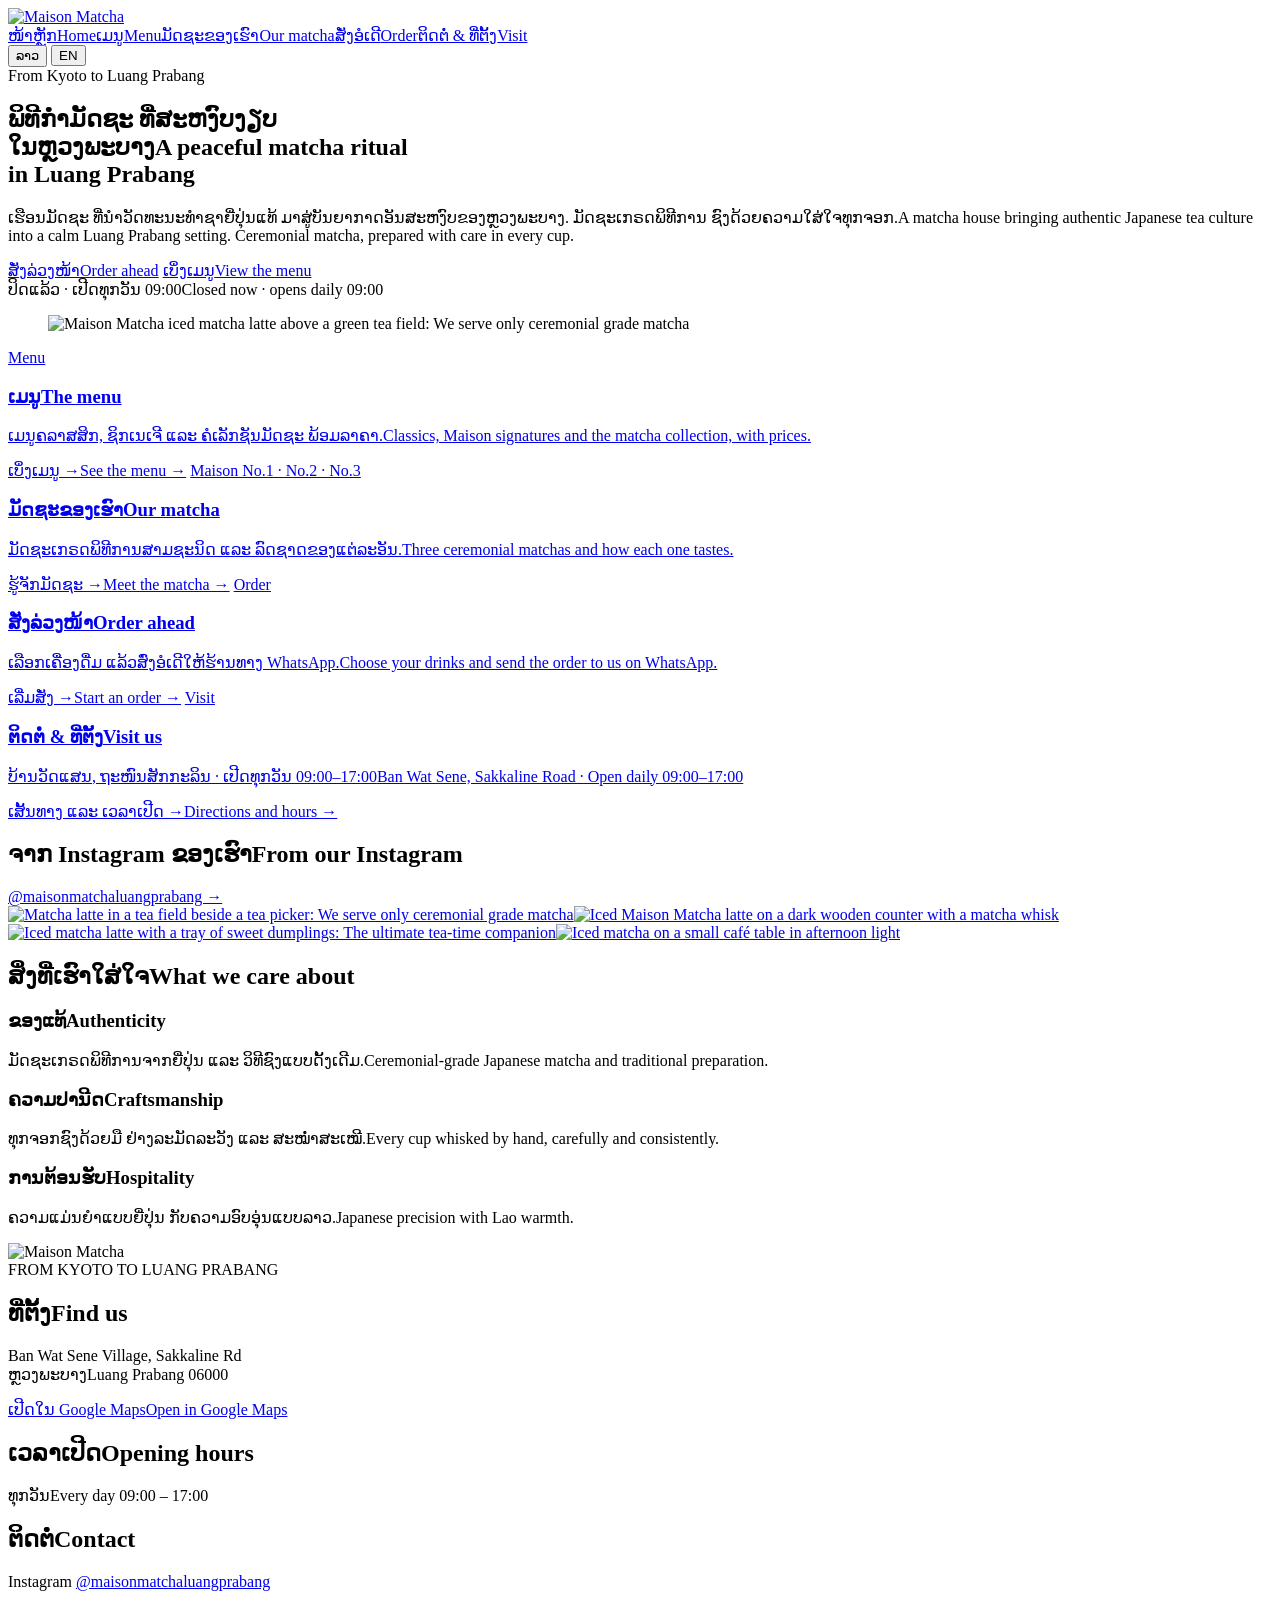
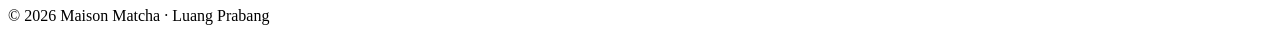
==== commit d26c5e6b: "Add files via upload" ====
--- a/index.html
+++ b/index.html
@@ -3,787 +3,107 @@
 <head>
 <meta charset="utf-8">
 <meta name="viewport" content="width=device-width, initial-scale=1, viewport-fit=cover">
-<style>:root{padding-top:env(safe-area-inset-top,0px);padding-bottom:env(safe-area-inset-bottom,0px)}body{margin:0}[hidden]{display:none!important}</style>
-</head>
-<body>
-<title>Maison Matcha Order</title>
-<meta name="claude:viewport-fit-sides" content="cover">
-<meta name="description" content="ສັ່ງເຄື່ອງດື່ມ Maison Matcha ແລະ ສົ່ງອໍເດີຜ່ານ WhatsApp">
-<meta name="robots" content="noindex">
+<title>Maison Matcha · ຫຼວງພະບາງ</title>
+<meta name="description" content="Maison Matcha — ceremonial matcha house in Luang Prabang. From Kyoto to Luang Prabang.">
+<meta name="theme-color" content="#243229">
+<meta property="og:title" content="Maison Matcha · ຫຼວງພະບາງ">
+<meta property="og:description" content="Maison Matcha — ceremonial matcha house in Luang Prabang. From Kyoto to Luang Prabang.">
+<meta property="og:image" content="/assets/img/og.jpg">
+<link rel="icon" href="/assets/img/icon.svg" type="image/svg+xml">
 <link rel="preconnect" href="https://fonts.googleapis.com">
 <link rel="preconnect" href="https://fonts.gstatic.com" crossorigin>
 <link rel="stylesheet" href="https://fonts.googleapis.com/css2?family=Noto+Sans+Lao:wght@400;500;600;700&family=Solway:wght@300;400;500;700&display=swap">
-<style>
-/* Layout: single column on phones, gallery + sticky cart from 1000px. One deliberate light look (the shop's cream paper and matcha ink). */
-:root {
-  --bg: #f5f4ef; --paper: #eeeae1; --card: #fbfaf6; --ink: #243229; --muted: #576452; --soft: #8a9384;
-  --line: #c8cdbd; --line-soft: #dfe1d6; --green: #3a6b24; --green-tint: #e4ead9; --gold: #a8874a;
-  --gold-tint: #f3ead6; --red: #9b3b2e; --red-tint: #f6e3df; --white: #ffffff; --receipt-ink: #222222; --receipt-soft: #6b6b6b;
-  --font: 'Solway', 'Noto Sans Lao', Georgia, serif;
-  --font-lao: 'Noto Sans Lao', 'Solway', system-ui, sans-serif;
-  --r: 14px;
-  color-scheme: light;
-}
-* { box-sizing: border-box; }
-body { background: var(--bg); color: var(--ink); font-family: var(--font); font-size: 16px; line-height: 1.55; }
-img { max-width: 100%; display: block; }
-button, input, select, textarea { font: inherit; color: inherit; }
-h1, h2, h3 { font-weight: 500; line-height: 1.3; margin: 0; text-wrap: balance; }
-.wrap { max-width: 1180px; margin: 0 auto; padding-left: max(16px, env(safe-area-inset-left, 0px)); padding-right: max(16px, env(safe-area-inset-right, 0px)); }
-.muted { color: var(--muted); } .small { font-size: .875rem; } .tiny { font-size: .78rem; }
-.num { font-variant-numeric: tabular-nums; }
-.en { font-family: 'Solway', Georgia, serif; }
-:focus-visible { outline: 2px solid var(--green); outline-offset: 2px; }
-
-.brand { text-align: center; padding-block: 20px 4px; }
-.brand img { height: 60px; width: auto; margin: 0 auto; }
-.brand .tag { letter-spacing: .2em; font-size: .66rem; color: var(--muted); margin-top: 6px; }
-.toolbar { display: flex; justify-content: center; gap: 8px; flex-wrap: wrap; margin: 10px 0 0; }
-.intro { text-align: center; max-width: 34rem; margin: 10px auto 0; }
-.intro h1 { font-size: 1.45rem; font-family: var(--font-lao); }
-.intro p { margin: 6px 0 0; color: var(--muted); }
-
-.btn { display: inline-flex; align-items: center; justify-content: center; gap: 8px; border: 1px solid var(--ink); background: var(--ink); color: var(--paper);
-  padding: 11px 18px; border-radius: 999px; cursor: pointer; text-decoration: none; font-weight: 500; min-height: 46px; white-space: nowrap; font-family: var(--font-lao); }
-.btn:active { transform: scale(.98); }
-.btn[disabled] { opacity: .45; cursor: not-allowed; }
-.btn.ghost { background: transparent; color: var(--ink); border-color: var(--line); }
-.btn.green { background: var(--green); border-color: var(--green); color: var(--white); }
-.btn.small { min-height: 36px; padding: 6px 13px; font-size: .88rem; }
-.btn.block { width: 100%; }
-.link { background: none; border: 0; padding: 0; color: var(--green); text-decoration: underline; cursor: pointer; font-family: var(--font-lao); }
-.link.red { color: var(--red); }
-
-.cats { display: flex; gap: 8px; overflow-x: auto; padding-block: 12px; position: sticky; top: env(safe-area-inset-top, 0px); z-index: 5; background: var(--bg); scrollbar-width: none; }
-.cats::-webkit-scrollbar { display: none; }
-.cats a { flex: none; text-decoration: none; padding: 8px 14px; border: 1px solid var(--line); border-radius: 999px; color: var(--ink); background: var(--card); font-family: var(--font-lao); font-size: .93rem; }
-.cats a.on { background: var(--ink); color: var(--paper); border-color: var(--ink); }
-body::before { content: ""; position: fixed; inset: 0 0 auto; height: env(safe-area-inset-top, 0px); z-index: 10; background: var(--bg); }
-
-.layout { display: grid; gap: 20px; grid-template-columns: minmax(0, 1fr); padding-bottom: 110px; }
-@media (min-width: 1000px) { .layout { grid-template-columns: minmax(0, 1fr) 380px; padding-bottom: 40px; } .layout aside { position: sticky; top: 16px; align-self: start; max-height: calc(100vh - 32px); overflow: auto; } }
-.cat-head { display: flex; align-items: baseline; gap: 10px; flex-wrap: wrap; margin: 18px 0 10px; }
-.cat-head h2 { font-size: 1.2rem; font-family: var(--font-lao); }
-.gallery { display: grid; gap: 12px; grid-template-columns: repeat(2, minmax(0, 1fr)); }
-@media (min-width: 720px) { .gallery { grid-template-columns: repeat(3, minmax(0, 1fr)); } }
-.card { background: var(--card); border: 1px solid var(--line-soft); border-radius: var(--r); overflow: hidden; display: flex; flex-direction: column; min-width: 0; }
-.card .ph { position: relative; display: block; width: 100%; aspect-ratio: 1 / 1; max-width: 100%; background: var(--paper); padding: 0; border: 0; cursor: pointer; overflow: hidden; }
-.card .ph img { position: absolute; inset: 8%; width: 84%; height: 84%; object-fit: contain; object-position: center; }
-.card .body { padding: 10px 12px 12px; display: flex; flex-direction: column; gap: 2px; flex: 1; }
-.card .code { font-size: .68rem; letter-spacing: .12em; text-transform: uppercase; color: var(--gold); }
-.card .nm { font-family: var(--font-lao); font-weight: 600; line-height: 1.35; }
-.card .sub { font-size: .8rem; color: var(--muted); }
-.card .pr { margin-top: auto; padding-top: 6px; font-weight: 500; font-size: .95rem; }
-.card .btn { margin-top: 8px; }
-.incart { font-size: .75rem; color: var(--green); font-family: var(--font-lao); }
-
-.panel { background: var(--card); border: 1px solid var(--line-soft); border-radius: var(--r); padding: 18px; }
-.panel + .panel { margin-top: 14px; }
-.panel h2 { font-size: 1.1rem; margin-bottom: 12px; font-family: var(--font-lao); }
-.line { display: grid; grid-template-columns: minmax(0, 1fr) auto; gap: 2px 10px; padding-block: 10px; border-bottom: 1px solid var(--line-soft); }
-.line:last-child { border-bottom: 0; }
-.line .t { font-weight: 600; font-family: var(--font-lao); }
-.line .o { font-size: .84rem; color: var(--muted); font-family: var(--font-lao); overflow-wrap: anywhere; }
-.line .ctrl { grid-column: 1 / -1; display: flex; align-items: center; gap: 10px; margin-top: 4px; }
-.qty { display: inline-flex; align-items: center; border: 1px solid var(--line); border-radius: 999px; background: var(--white); }
-.qty button { width: 38px; height: 38px; border: 0; background: none; cursor: pointer; font-size: 1.1rem; }
-.qty span { min-width: 28px; text-align: center; }
-.sum { display: flex; justify-content: space-between; align-items: baseline; gap: 12px; padding-block: 4px; }
-.sum.big { font-size: 1.2rem; font-weight: 600; }
-.empty { text-align: center; color: var(--muted); padding: 22px 8px; font-family: var(--font-lao); }
-.bar { position: fixed; left: 0; right: 0; bottom: 0; z-index: 8; background: var(--ink); color: var(--paper); display: flex; align-items: center; gap: 12px;
-  padding-top: 12px; padding-bottom: calc(12px + env(safe-area-inset-bottom, 0px)); padding-left: max(16px, env(safe-area-inset-left, 0px)); padding-right: max(16px, env(safe-area-inset-right, 0px)); }
-.bar .btn { background: var(--paper); color: var(--ink); border-color: var(--paper); }
-@media (min-width: 1000px) { .bar { display: none !important; } }
-
-label.f { display: block; margin-bottom: 14px; }
-label.f > span, .flabel { display: block; font-size: .88rem; color: var(--muted); margin-bottom: 6px; font-family: var(--font-lao); }
-.req { color: var(--red); }
-input[type=text], input[type=tel], input[type=datetime-local], input[type=number], select, textarea {
-  width: 100%; background: var(--white); border: 1px solid var(--line); border-radius: 10px; padding: 11px 12px; min-height: 46px; outline: none; }
-textarea { min-height: 84px; resize: vertical; }
-input:focus, select:focus, textarea:focus { border-color: var(--green); box-shadow: 0 0 0 3px var(--green-tint); }
-.bad { border-color: var(--red) !important; }
-.err { color: var(--red); font-size: .84rem; margin-top: 4px; font-family: var(--font-lao); }
-.phone { display: grid; grid-template-columns: 118px minmax(0, 1fr); gap: 8px; }
-.seg { display: flex; flex-wrap: wrap; gap: 8px; }
-.seg label { position: relative; }
-.seg input { position: absolute; opacity: 0; inset: 0; }
-.seg span { display: inline-flex; align-items: center; padding: 9px 14px; min-height: 42px; border-radius: 999px; border: 1px solid var(--line); background: var(--white); cursor: pointer; font-family: var(--font-lao); font-size: .94rem; }
-.seg input:checked + span { background: var(--ink); color: var(--paper); border-color: var(--ink); }
-.seg input:focus-visible + span { outline: 2px solid var(--green); outline-offset: 2px; }
-.seg input:disabled + span { opacity: .4; cursor: not-allowed; }
-.check { display: flex; gap: 10px; align-items: flex-start; cursor: pointer; font-family: var(--font-lao); }
-.check input { width: 20px; height: 20px; margin-top: 2px; accent-color: var(--green); flex: none; }
-.note { padding: 12px 14px; border-radius: 12px; font-size: .92rem; font-family: var(--font-lao); }
-.note.info { background: var(--green-tint); color: var(--ink); }
-.note.warn { background: var(--gold-tint); color: var(--ink); }
-.note.bad { background: var(--red-tint); color: var(--red); }
-
-.view[hidden] { display: none !important; }
-.narrow { max-width: 640px; margin: 0 auto; padding-block: 8px 48px; }
-.back { margin: 6px 0 10px; }
-.actions { display: grid; gap: 10px; margin-top: 14px; }
-.actions .row { display: flex; gap: 10px; flex-wrap: wrap; }
-.actions .row > .btn { flex: 1 1 auto; }
-.copybox { width: 100%; min-height: 220px; font-size: .84rem; font-family: var(--font-lao); white-space: pre-wrap; }
-
-dialog { border: 0; padding: 0; border-radius: 18px; width: min(560px, calc(100vw - 20px)); max-height: calc(100dvh - 20px); background: var(--card); color: var(--ink); }
-dialog::backdrop { background: rgba(36, 50, 41, .45); }
-.dh { display: flex; gap: 12px; align-items: center; padding: 14px 16px; border-bottom: 1px solid var(--line-soft); }
-.dh img { width: 64px; height: 64px; object-fit: contain; background: var(--paper); border-radius: 12px; padding: 4px; flex: none; }
-.dh h3 { font-family: var(--font-lao); font-size: 1.05rem; }
-.dh .x { margin-left: auto; width: 40px; height: 40px; border: 0; background: none; font-size: 1.6rem; cursor: pointer; flex: none; }
-.db { padding: 14px 16px; overflow: auto; max-height: calc(100dvh - 210px); }
-.df { padding: 12px 16px; border-top: 1px solid var(--line-soft); display: flex; gap: 10px; align-items: center; }
-.grp { margin-bottom: 16px; }
-
-.toast-host { position: fixed; left: 50%; transform: translateX(-50%); bottom: calc(92px + env(safe-area-inset-bottom, 0px)); z-index: 20; width: min(440px, calc(100vw - 32px)); display: grid; gap: 8px; }
-.toast { background: var(--ink); color: var(--paper); padding: 11px 15px; border-radius: 12px; font-family: var(--font-lao); font-size: .93rem; }
-.toast.e { background: var(--red); color: var(--white); }
-.toast.o { background: var(--green); color: var(--white); }
-
-/* Receipt — follows the Maison Matcha POS receipt */
-.receipt { background: var(--white); color: var(--receipt-ink); max-width: 380px; margin: 0 auto; padding: 26px 22px 18px; border-radius: 6px; border: 1px solid var(--line-soft); overflow: hidden; }
-.receipt .lg { width: 140px; margin: 0 auto 12px; }
-.receipt .shop { text-align: center; font-weight: 700; }
-.receipt .shop2 { text-align: center; font-size: .9rem; letter-spacing: .04em; }
-.receipt .kind { margin: 12px auto 0; width: max-content; max-width: 100%; border: 1.5px solid var(--receipt-ink); padding: 4px 12px; border-radius: 4px; font-family: var(--font-lao); font-weight: 600; font-size: .86rem; text-align: center; }
-.receipt hr { border: 0; border-top: 1px dashed #cccccc; margin: 14px 0; }
-.receipt .tot { text-align: center; font-size: 2.2rem; line-height: 1.1; }
-.receipt .totl { text-align: center; color: var(--receipt-soft); font-size: .88rem; margin-top: 4px; font-family: var(--font-lao); }
-.receipt .meta { font-size: .92rem; line-height: 1.65; overflow-wrap: anywhere; }
-.receipt .it { display: grid; grid-template-columns: minmax(0, 1fr) auto; gap: 0 10px; padding: 3px 0 9px; }
-.receipt .it .n { font-family: var(--font-lao); }
-.receipt .it .d { grid-column: 1 / -1; color: var(--receipt-soft); font-size: .86rem; font-family: var(--font-lao); overflow-wrap: anywhere; }
-.receipt .s { display: flex; justify-content: space-between; gap: 10px; padding: 3px 0; font-family: var(--font-lao); }
-.receipt .s.b { font-weight: 700; }
-.receipt .confirm { font-size: .84rem; color: var(--receipt-soft); font-family: var(--font-lao); text-align: center; }
-.receipt .foot { text-align: center; color: var(--receipt-soft); }
-.receipt .bottom { display: flex; justify-content: space-between; gap: 10px; color: var(--receipt-soft); font-size: .88rem; margin-top: 10px; }
-
-@media print {
-  body { background: var(--white); }
-  body > *:not(#print-area) { display: none !important; }
-  #print-area { display: block !important; }
-  #print-area .receipt { border: 0; max-width: 80mm; padding: 4mm; }
-}
-#print-area { display: none; }
-@media (prefers-reduced-motion: reduce) { * { transition: none !important; animation: none !important; } }
-
-.lang { display: inline-flex; border: 1px solid var(--line); border-radius: 999px; overflow: hidden; background: var(--card); margin-top: 12px; }
-.lang button { border: 0; background: none; padding: 7px 16px; cursor: pointer; font-size: .9rem; min-height: 38px; }
-.lang button[aria-pressed="true"] { background: var(--ink); color: var(--paper); }
-.card .desc { font-size: .82rem; color: var(--muted); line-height: 1.45; margin-top: 4px; display: -webkit-box; -webkit-line-clamp: 3; -webkit-box-orient: vertical; overflow: hidden; }
-.mopt { font-size: .78rem; color: var(--soft); }
-html[lang="en"] .intro h1, html[lang="en"] .card .nm, html[lang="en"] .panel h2, html[lang="en"] .cat-head h2, html[lang="en"] .dh h3 { font-family: var(--font); }
-</style>
-
-<header class="wrap brand">
-  <img src="[data-uri]" alt="Maison Matcha" width="360" height="308">
-  <div class="tag en">FROM KYOTO TO LUANG PRABANG</div>
-  <div class="lang" role="group" aria-label="Language / ພາສາ">
-    <button type="button" data-lang="lo" aria-pressed="true" style="font-family:var(--font-lao)">ລາວ</button>
-    <button type="button" data-lang="en" aria-pressed="false" class="en">English</button>
+<link rel="stylesheet" href="/assets/site.css">
+<script>try{var l=JSON.parse(localStorage.getItem('mm-lang')||'null');if(l==='en'||l==='lo')document.documentElement.lang=l}catch(e){}</script>
+<meta name="title-lo" content="Maison Matcha · ຫຼວງພະບາງ">
+<meta name="title-en" content="Maison Matcha · Luang Prabang">
+</head>
+<body>
+<header class="site-head">
+  <div class="wrap head-row">
+    <a class="logo-link" href="/" aria-label="Maison Matcha"><img src="/assets/img/logo.webp" alt="Maison Matcha" width="360" height="308"></a>
+    <nav class="site-nav" aria-label="Maison Matcha"><a href="/" aria-current="page"><span data-l="lo">ໜ້າຫຼັກ</span><span data-l="en">Home</span></a><a href="/menu"><span data-l="lo">ເມນູ</span><span data-l="en">Menu</span></a><a href="/matcha"><span data-l="lo">ມັດຊະຂອງເຮົາ</span><span data-l="en">Our matcha</span></a><a href="/order" class="nav-cta"><span data-l="lo">ສັ່ງອໍເດີ</span><span data-l="en">Order</span></a><a href="/visit"><span data-l="lo">ຕິດຕໍ່ & ທີ່ຕັ້ງ</span><span data-l="en">Visit</span></a></nav>
+    <div class="lang" role="group" aria-label="Language / ພາສາ">
+      <button type="button" data-lang="lo" aria-pressed="true" style="font-family:var(--font-lao)">ລາວ</button>
+      <button type="button" data-lang="en" aria-pressed="false" class="en">EN</button>
+    </div>
   </div>
 </header>
+<main>
 
-<main>
-  <section class="view wrap" id="v-menu">
-    <div class="intro">
-      <h1 data-t="title"></h1>
-      <p data-t="subtitle"></p>
-      <p class="small" data-t="unit" style="margin-top:4px"></p>
+<section class="wrap home-hero">
+  <div>
+    <div class="eyebrow">From Kyoto to Luang Prabang</div>
+    <h1><span data-l="lo">ພິທີກຳມັດຊະ ທີ່ສະຫງົບງຽບ<br>ໃນຫຼວງພະບາງ</span><span data-l="en">A peaceful matcha ritual<br>in Luang Prabang</span></h1>
+    <p class="lead"><span data-l="lo">ເຮືອນມັດຊະ ທີ່ນຳວັດທະນະທຳຊາຍີ່ປຸ່ນແທ້ ມາສູ່ບັນຍາກາດອັນສະຫງົບຂອງຫຼວງພະບາງ. ມັດຊະເກຣດພິທີການ ຊົງດ້ວຍຄວາມໃສ່ໃຈທຸກຈອກ.</span><span data-l="en">A matcha house bringing authentic Japanese tea culture into a calm Luang Prabang setting. Ceremonial matcha, prepared with care in every cup.</span></p>
+    <div class="hero-actions">
+      <a class="btn" href="/order"><span data-l="lo">ສັ່ງລ່ວງໜ້າ</span><span data-l="en">Order ahead</span></a>
+      <a class="btn ghost" href="/menu"><span data-l="lo">ເບິ່ງເມນູ</span><span data-l="en">View the menu</span></a>
     </div>
-    <div class="layout" style="margin-top:6px">
-      <div id="gallery"></div>
-      <aside class="panel" id="cart-panel">
-        <h2 data-t="cart"></h2>
-        <div id="cart"></div>
-        <div class="sum big" style="border-top:1px dashed var(--line);margin-top:6px;padding-top:12px"><span data-t="total"></span><span class="num" id="cart-total"></span></div>
-        <div class="actions">
-          <button class="btn block" id="go-details" type="button" data-t="toDetails"></button>
-          <button class="btn ghost block small" id="new-order-1" type="button" data-t="newOrder"></button>
-        </div>
-      </aside>
+    <div class="open-now" data-open-now><i></i><span data-open-text="open" hidden><span data-l="lo">ເປີດຢູ່ດຽວນີ້ · ຮອດ 17:00</span><span data-l="en">Open now · until 17:00</span></span><span data-open-text="closed"><span data-l="lo">ປິດແລ້ວ · ເປີດທຸກວັນ 09:00</span><span data-l="en">Closed now · opens daily 09:00</span></span></div>
+  </div>
+  <figure class="hero-photo">
+    <img src="/assets/img/ig/ig-ceremonial-field.webp" srcset="/assets/img/ig/ig-ceremonial-field.webp 720w, /assets/img/ig/ig-ceremonial-field-lg.webp 1080w"
+      sizes="(min-width: 900px) 46vw, 100vw" width="1080" height="1350" fetchpriority="high"
+      alt="Maison Matcha iced matcha latte above a green tea field: We serve only ceremonial grade matcha">
+  </figure>
+</section>
+
+<section class="wrap section">
+  <div class="tiles">
+    <a class="tile" href="/menu"><span class="eyebrow">Menu</span><h3><span data-l="lo">ເມນູ</span><span data-l="en">The menu</span></h3>
+      <p><span data-l="lo">ເມນູຄລາສສິກ, ຊິກເນເຈີ ແລະ ຄໍເລັກຊັນມັດຊະ ພ້ອມລາຄາ.</span><span data-l="en">Classics, Maison signatures and the matcha collection, with prices.</span></p><span class="go"><span data-l="lo">ເບິ່ງເມນູ →</span><span data-l="en">See the menu →</span></span></a>
+    <a class="tile" href="/matcha"><span class="eyebrow">Maison No.1 · No.2 · No.3</span><h3><span data-l="lo">ມັດຊະຂອງເຮົາ</span><span data-l="en">Our matcha</span></h3>
+      <p><span data-l="lo">ມັດຊະເກຣດພິທີການສາມຊະນິດ ແລະ ລົດຊາດຂອງແຕ່ລະອັນ.</span><span data-l="en">Three ceremonial matchas and how each one tastes.</span></p><span class="go"><span data-l="lo">ຮູ້ຈັກມັດຊະ →</span><span data-l="en">Meet the matcha →</span></span></a>
+    <a class="tile" href="/order"><span class="eyebrow">Order</span><h3><span data-l="lo">ສັ່ງລ່ວງໜ້າ</span><span data-l="en">Order ahead</span></h3>
+      <p><span data-l="lo">ເລືອກເຄື່ອງດື່ມ ແລ້ວສົ່ງອໍເດີໃຫ້ຮ້ານທາງ WhatsApp.</span><span data-l="en">Choose your drinks and send the order to us on WhatsApp.</span></p><span class="go"><span data-l="lo">ເລີ່ມສັ່ງ →</span><span data-l="en">Start an order →</span></span></a>
+    <a class="tile" href="/visit"><span class="eyebrow">Visit</span><h3><span data-l="lo">ຕິດຕໍ່ & ທີ່ຕັ້ງ</span><span data-l="en">Visit us</span></h3>
+      <p><span data-l="lo">ບ້ານວັດແສນ, ຖະໜົນສັກກະລິນ · ເປີດທຸກວັນ 09:00–17:00</span><span data-l="en">Ban Wat Sene, Sakkaline Road · Open daily 09:00–17:00</span></p><span class="go"><span data-l="lo">ເສັ້ນທາງ ແລະ ເວລາເປີດ →</span><span data-l="en">Directions and hours →</span></span></a>
+  </div>
+</section>
+
+<section class="wrap section">
+  <div class="gal-head">
+    <h2><span data-l="lo">ຈາກ Instagram ຂອງເຮົາ</span><span data-l="en">From our Instagram</span></h2>
+    <a href="https://www.instagram.com/maisonmatchaluangprabang/" target="_blank" rel="noopener">@maisonmatchaluangprabang →</a>
+  </div>
+  <div class="ig-grid">
+    <a class="ig-item" href="https://www.instagram.com/maisonmatchaluangprabang/" target="_blank" rel="noopener"><img src="/assets/img/ig/ig-ceremonial-picker.webp" srcset="/assets/img/ig/ig-ceremonial-picker.webp 720w, /assets/img/ig/ig-ceremonial-picker-lg.webp 1080w" sizes="(min-width: 900px) 24vw, 50vw" width="1080" height="1350" loading="lazy" decoding="async" alt="Matcha latte in a tea field beside a tea picker: We serve only ceremonial grade matcha"></a><a class="ig-item" href="https://www.instagram.com/maisonmatchaluangprabang/" target="_blank" rel="noopener"><img src="/assets/img/ig/ig-cafe-latte.webp" srcset="/assets/img/ig/ig-cafe-latte.webp 720w, /assets/img/ig/ig-cafe-latte-lg.webp 1080w" sizes="(min-width: 900px) 24vw, 50vw" width="1080" height="1350" loading="lazy" decoding="async" alt="Iced Maison Matcha latte on a dark wooden counter with a matcha whisk"></a><a class="ig-item" href="https://www.instagram.com/maisonmatchaluangprabang/" target="_blank" rel="noopener"><img src="/assets/img/ig/ig-tea-time.webp" srcset="/assets/img/ig/ig-tea-time.webp 720w, /assets/img/ig/ig-tea-time-lg.webp 1080w" sizes="(min-width: 900px) 24vw, 50vw" width="1080" height="1350" loading="lazy" decoding="async" alt="Iced matcha latte with a tray of sweet dumplings: The ultimate tea-time companion"></a><a class="ig-item" href="https://www.instagram.com/maisonmatchaluangprabang/" target="_blank" rel="noopener"><img src="/assets/img/ig/ig-afternoon.webp" srcset="/assets/img/ig/ig-afternoon.webp 720w, /assets/img/ig/ig-afternoon-lg.webp 1080w" sizes="(min-width: 900px) 24vw, 50vw" width="1080" height="1350" loading="lazy" decoding="async" alt="Iced matcha on a small café table in afternoon light"></a>
+  </div>
+</section>
+
+<section class="wrap section">
+  <h2><span data-l="lo">ສິ່ງທີ່ເຮົາໃສ່ໃຈ</span><span data-l="en">What we care about</span></h2>
+  <div class="values">
+    <div><h3><span data-l="lo">ຂອງແທ້</span><span data-l="en">Authenticity</span></h3><p><span data-l="lo">ມັດຊະເກຣດພິທີການຈາກຍີ່ປຸ່ນ ແລະ ວິທີຊົງແບບດັ້ງເດີມ.</span><span data-l="en">Ceremonial-grade Japanese matcha and traditional preparation.</span></p></div>
+    <div><h3><span data-l="lo">ຄວາມປານີດ</span><span data-l="en">Craftsmanship</span></h3><p><span data-l="lo">ທຸກຈອກຊົງດ້ວຍມື ຢ່າງລະມັດລະວັງ ແລະ ສະໝ່ຳສະເໝີ.</span><span data-l="en">Every cup whisked by hand, carefully and consistently.</span></p></div>
+    <div><h3><span data-l="lo">ການຕ້ອນຮັບ</span><span data-l="en">Hospitality</span></h3><p><span data-l="lo">ຄວາມແມ່ນຍຳແບບຍີ່ປຸ່ນ ກັບຄວາມອົບອຸ່ນແບບລາວ.</span><span data-l="en">Japanese precision with Lao warmth.</span></p></div>
+  </div>
+</section>
+
+</main>
+<footer class="site-foot">
+  <div class="wrap foot-grid">
+    <div>
+      <img src="/assets/img/logo.webp" alt="Maison Matcha" width="360" height="308" class="foot-logo">
+      <div class="tag en">FROM KYOTO TO LUANG PRABANG</div>
     </div>
-  </section>
-
-  <section class="view wrap" id="v-details" hidden>
-    <div class="narrow">
-      <button class="link back" type="button" data-go="menu" data-t="backMenu"></button>
-      <form class="panel" id="details" novalidate>
-        <h2 data-t="customer"></h2>
-        <label class="f"><span><span data-t="name"></span> <b class="req">*</b></span><input type="text" id="c-name" autocomplete="name" maxlength="80"></label>
-        <div class="f" style="margin-bottom:14px"><label class="flabel" for="c-phone"><span data-t="phone"></span> <b class="req">*</b></label>
-          <div class="phone">
-            <select id="c-cc" aria-label="Country code">
-              <option value="+856">LA +856</option><option value="+66">TH +66</option><option value="+84">VN +84</option><option value="+86">CN +86</option>
-              <option value="+855">KH +855</option><option value="+81">JP +81</option><option value="+82">KR +82</option><option value="+65">SG +65</option>
-              <option value="+1">US +1</option><option value="+44">UK +44</option><option value="+33">FR +33</option><option value="+61">AU +61</option><option value="+49">DE +49</option>
-              <option value="other" data-t="otherCode"></option>
-            </select>
-            <input type="tel" id="c-phone" inputmode="tel" autocomplete="tel-national" placeholder="20 5555 1234">
-          </div></div>
-        <label class="f"><span data-t="company"></span><input type="text" id="c-company" autocomplete="organization" maxlength="120"></label>
-
-        <h2 style="margin-top:8px" data-t="fulfil"></h2>
-        <div class="grp"><span class="flabel"><span data-t="orderType"></span> <b class="req">*</b></span>
-          <div class="seg" id="c-type">
-            <label><input type="radio" name="type" value="pickup" id="t-pickup" checked><span data-t="pickup"></span></label>
-            <label><input type="radio" name="type" value="dine_in" id="t-dine"><span data-t="dine_in"></span></label>
-            <label id="delivery-opt"><input type="radio" name="type" value="delivery" id="t-delivery"><span data-t="delivery"></span></label>
-          </div></div>
-        <label class="f"><span><span id="when-label"></span> <b class="req">*</b></span><input type="datetime-local" id="c-when"></label>
-        <label class="f" id="addr-wrap" hidden><span><span data-t="address"></span> <b class="req">*</b></span><textarea id="c-addr" maxlength="400"></textarea></label>
-        <div class="note warn" id="fee-note" hidden style="margin:-4px 0 14px" data-t="feeNote"></div>
-        <label class="f" id="staff-wrap" hidden><span><span data-t="staff"></span> <b class="req">*</b></span><select id="c-staff"></select></label>
-        <label class="f" id="table-wrap" hidden><span data-t="table"></span><input type="text" id="c-table" maxlength="20"></label>
-        <label class="f"><span data-t="notes"></span><textarea id="c-notes" maxlength="600"></textarea></label>
-        <button class="btn block" type="submit" data-t="preview"></button>
-      </form>
+    <div>
+      <h2><span data-l="lo">ທີ່ຕັ້ງ</span><span data-l="en">Find us</span></h2>
+      <p>Ban Wat Sene Village, Sakkaline Rd<br><span data-l="lo">ຫຼວງພະບາງ</span><span data-l="en">Luang Prabang</span> 06000</p>
+      <a href="https://maps.app.goo.gl/Sb9Ym96esf5CzEWN8" target="_blank" rel="noopener"><span data-l="lo">ເປີດໃນ Google Maps</span><span data-l="en">Open in Google Maps</span></a>
     </div>
-  </section>
-
-  <section class="view wrap" id="v-preview" hidden>
-    <div class="narrow">
-      <button class="link back" type="button" data-go="details" data-t="backEdit"></button>
-      <div id="receipt"></div>
-      <div class="actions">
-        <a class="btn green block" id="wa" href="#" target="_blank" rel="noopener" data-t="sendWa"></a>
-        <div class="note info" id="wa-note"></div>
-        <div class="row">
-          <button class="btn ghost" id="copy" type="button" data-t="copy"></button>
-          <button class="btn ghost" id="print" type="button" hidden data-t="print"></button>
-          <button class="btn ghost" type="button" data-go="details" data-t="edit"></button>
-        </div>
-        <textarea class="copybox" id="copy-text" readonly hidden></textarea>
-        <button class="btn ghost block" id="new-order-2" type="button" data-t="newOrder"></button>
-      </div>
+    <div>
+      <h2><span data-l="lo">ເວລາເປີດ</span><span data-l="en">Opening hours</span></h2>
+      <p><span data-l="lo">ທຸກວັນ</span><span data-l="en">Every day</span> <span class="num">09:00 – 17:00</span></p>
     </div>
-  </section>
-</main>
-
-<div class="bar" id="bar" hidden>
-  <div style="flex:1;min-width:0"><div class="tiny" id="bar-count" style="opacity:.75"></div><b class="num" id="bar-total"></b></div>
-  <button class="btn" id="bar-next" type="button" data-t="next"></button>
-</div>
-<div id="print-area"></div>
-<div class="toast-host" id="toasts" role="status" aria-live="polite"></div>
-
-<script>
-/* ───────── Shop settings ───────── */
-const SHOP_WHATSAPP = '8562051111711';          // shop WhatsApp with country code, digits only, e.g. '8562099999999'
-const DELIVERY_ENABLED = true;     // false hides the delivery option
-const OAT_PRICE = 10000;
-const SWEETNESS = [0, 25, 50, 70, 100];
-const STAFF = ['PHET', 'ALONG', 'NAMFON', 'BEE']; // staff who take dine-in orders
-// Nutty Reserve on signature drinks = signature price + the collection's Nutty Reserve difference for the closest style
-// (Pure/Coconut +26,000; Latte/Cold whisk +30,000 — from the Matcha Collection price card).
-const NUTTY_SIGNATURE_PRICE = {
-  'coconut-velvet': 119000 + 26000,    // coconut-water base
-  'pure-oat': 110000 + 30000,          // cold whisk
-  'earl-grey': 115000 + 30000,         // latte
-  'maison-cold-whisk': 110000 + 30000, // cold whisk
-  'on-cloud': 90000 + 30000,           // latte
-};
-
-/* ───────── Menu (from the current public menu, LAK) ───────── */
-const WAYS = (p) => [
-  { key: 'pure', lo: 'ມັດຊະໃສ', en: 'Pure', price: p[0], oat: false },
-  { key: 'latte', lo: 'ລາເຕ້', en: 'Latte', price: p[1], oat: true },
-  { key: 'cold_whisk', lo: 'ຕີເຢັນ', en: 'Cold whisk', price: p[2], oat: true },
-  { key: 'coconut', lo: 'ນ້ຳໝາກພ້າວ', en: 'Coconut water', price: p[3], oat: false },
-];
-const MATCHAS = [
-  { key: 'house', lo: 'ຕາມສູດຂອງຮ້ານ', en: 'House recipe' },
-  { key: 'no1', code: 'Maison No.1', lo: 'ໂຣສເຕັດ ເວວເວັດ', en: 'Roasted Velvet' },
-  { key: 'no2', code: 'Maison No.2', lo: 'ເອເມີຣັລ ອູມາມິ', en: 'Emerald Umami' },
-  { key: 'no3', code: 'Maison No.3', lo: 'ນັດຕີ້ ຣີເຊີບ', en: 'Nutty Reserve' },
-];
-const CATEGORIES = [
-  { id: 'classic', lo: 'ເມນູຄລາສສິກ', en: 'The classics' },
-  { id: 'signature', lo: 'ເມນູຊິກເນເຈີ', en: 'Maison signatures' },
-  { id: 'collection', lo: 'ຄໍເລັກຊັນມັດຊະ', en: 'Matcha collection', intro: { lo: 'ເລືອກມັດຊະທີ່ມັກ ແລ້ວຊົງໃນແບບຂອງທ່ານ.', en: 'Choose your matcha. Make it your way.' } },
-];
-// matcha: matcha choice offered; nutty: price with Nutty Reserve (from the collection prices for the same style);
-// oat: oat milk swap (only drinks made with milk); sweet: sweetness level.
-const PRODUCTS = [
-  { id: 'original', cat: 'classic', lo: 'ມັດຊະໃສສູດດັ້ງເດີມ', en: 'Original', price: 79000, matcha: true, nutty: 105000, oat: false, sweet: true, img: '[data-uri]',
-    d: { lo: 'ມັດຊະ ແລະ ນ້ຳບໍລິສຸດ ເພື່ອໃຫ້ສຳຜັດລົດຊາດທຳມະຊາດຂອງຊາແຕ່ລະຊະນິດ.', en: 'Just matcha and pure water, allowing each tea’s natural character to shine.' } },
-  { id: 'latte', cat: 'classic', lo: 'ມັດຊະລາເຕ້', en: 'Matcha Latte', price: 95000, matcha: true, nutty: 125000, oat: true, sweet: true, img: '[data-uri]',
-    d: { lo: 'ມັດຊະເກຣດພິທີການປະສົມກັບນົມເນື້ອນຸ່ມ ໃຫ້ລົດຊາດລະມຸນ ແລະ ກົມກ່ອມ.', en: 'Ceremonial matcha blended with silky milk for a smooth, balanced cup.' } },
-  { id: 'coconut-clear', cat: 'classic', lo: 'ມັດຊະໃສນ້ຳໝາກພ້າວ', en: 'Coconut Clear', price: 79000, matcha: true, nutty: 105000, oat: false, sweet: true, img: '[data-uri]',
-    d: { lo: 'ມັດຊະປະສົມກັບນ້ຳໝາກພ້າວ ໃຫ້ກິ່ນຫອມຊາ ແລະ ຄວາມຫວານອ່ອນໆຕາມທຳມະຊາດ.', en: 'Matcha and coconut water, bringing together natural tea character and gentle coconut sweetness.' } },
-  { id: 'coconut-velvet', cat: 'signature', lo: 'ໂຄໂຄນັດ ເວວເວັດ', en: 'Coconut Velvet', price: 119000, matcha: true, oat: false, sweet: true, img: '[data-uri]',
-    taste: { lo: 'ຫອມຖົ່ວ · ກິ່ນຄວັນອ່ອນໆ · ອູມາມິ', en: 'Nutty · Smoky · Umami' },
-    d: { lo: 'ມັດຊະ, ນ້ຳໝາກພ້າວ ແລະ ນົມໂອ໊ດ ໃຫ້ຄວາມຫອມມັນນຸ່ມນວນ, ຫວານອ່ອນໆ ແລະ ອູມາມິທີ່ລ້ຳເລິກ.', en: 'Matcha, coconut water and silky oat milk: naturally creamy, lightly sweet, deeply umami.' } },
-  { id: 'pure-oat', cat: 'signature', lo: 'ເພີວໂອ໊ດ ໂຄລດ໌ວິສກ໌', en: 'Pure Oat Cold Whisk', price: 110000, matcha: true, oat: false, sweet: true, img: '[data-uri]',
-    taste: { lo: 'ປານີດ · ອູມາມິ · ສະອາດ', en: 'Refined · Umami · Clean' },
-    d: { lo: 'Emerald Umami ຊົງເຢັນປະສົມກັບນົມໂອ໊ດ ໃຫ້ລົດຊາດປານີດ, ສະອາດ ແລະ ຫວານນຸ່ມນວນຕາມທຳມະຊາດ.', en: 'Emerald Umami whisked cold with silky oat milk: refined, clean and naturally sweet.' } },
-  { id: 'earl-grey', cat: 'signature', lo: 'ເອີລເກຣ ມັດຊະ', en: 'Earl Grey Matcha', price: 115000, matcha: true, oat: true, sweet: true, img: '[data-uri]',
-    taste: { lo: 'ຫອມດອກໄມ້ · ຫອມມັນນົມ · ກິ່ນຫອມອົບອວນ', en: 'Floral · Creamy · Aromatic' },
-    d: { lo: 'Roasted Velvet ປະສົມກັບນົມສູດພິເສດຂອງຮ້ານ ແລະ ໄຊຣັບຊາ Earl Grey ໃຫ້ກິ່ນຫອມອົບອວນ ແລະ ລົດຊາດຊາທີ່ນຸ່ມນວນ.', en: 'Roasted Velvet, our house milk blend and Earl Grey syrup: fragrant matcha with a delicate tea finish.' } },
-  { id: 'maison-cold-whisk', cat: 'signature', lo: 'ເມຊົງ ໂຄລດ໌ວິສກ໌', en: 'Maison’s Cold Whisk', price: 110000, matcha: true, oat: true, sweet: true, img: '[data-uri]',
-    taste: { lo: 'ນຸ່ມນວນ · ອູມາມິ · ນົວນົມ', en: 'Silky · Umami · Creamy' },
-    d: { lo: 'ມັດຊະຕີເຢັນປະສົມກັບນົມສູດພິເສດຂອງຮ້ານ ໃຫ້ເນື້ອນຸ່ມນວນ, ອູມາມິທີ່ກົມກ່ອມ ແລະ ກິ່ນຫອມຊາ.', en: 'Matcha cold-whisked with our house milk blend for a silky texture, rich umami and delicate tea aroma.' } },
-  { id: 'on-cloud', cat: 'signature', lo: 'ເມຊົງ ອອນຄລາວດ໌', en: 'Maison’s On Cloud', price: 90000, matcha: true, oat: true, sweet: true, img: '[data-uri]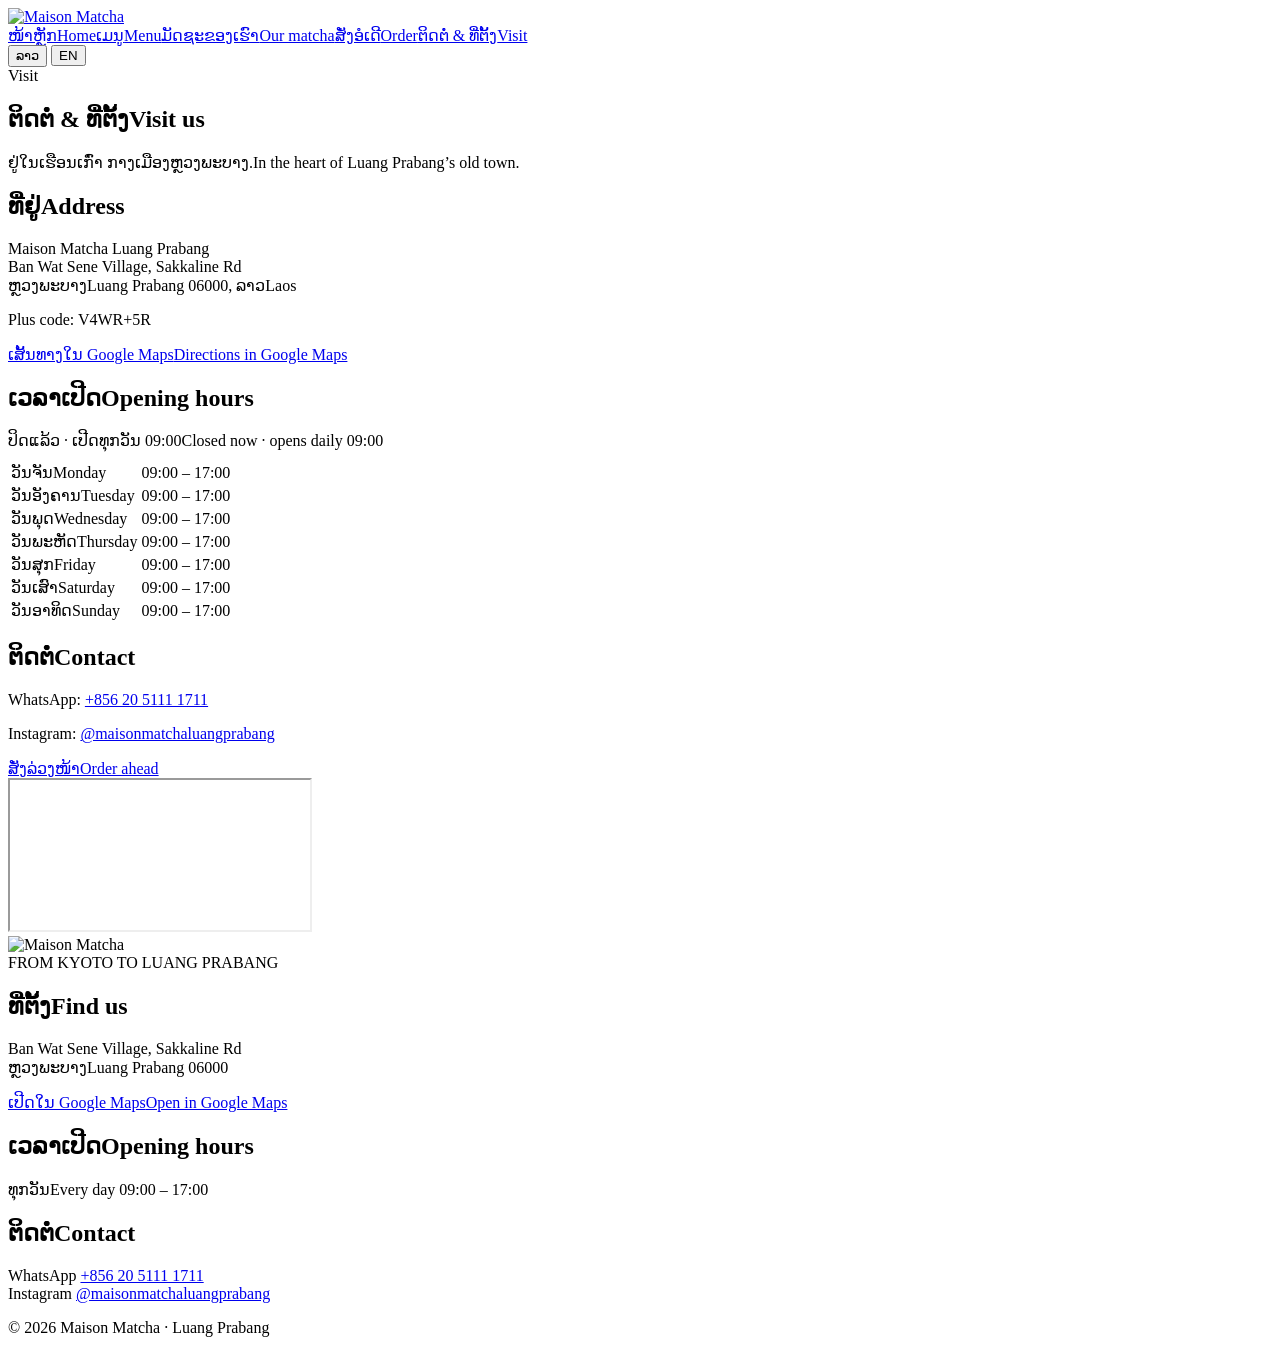
==== commit 17ffe999: "Add files via upload" ====
--- a/index.html
+++ b/index.html
@@ -3,11 +3,11 @@
 <head>
 <meta charset="utf-8">
 <meta name="viewport" content="width=device-width, initial-scale=1, viewport-fit=cover">
-<title>Maison Matcha · ຫຼວງພະບາງ</title>
-<meta name="description" content="Maison Matcha — ceremonial matcha house in Luang Prabang. From Kyoto to Luang Prabang.">
+<title>ຕິດຕໍ່ & ທີ່ຕັ້ງ · Maison Matcha</title>
+<meta name="description" content="Maison Matcha, Ban Wat Sene Village, Sakkaline Rd, Luang Prabang. Open daily 09:00–17:00.">
 <meta name="theme-color" content="#243229">
-<meta property="og:title" content="Maison Matcha · ຫຼວງພະບາງ">
-<meta property="og:description" content="Maison Matcha — ceremonial matcha house in Luang Prabang. From Kyoto to Luang Prabang.">
+<meta property="og:title" content="ຕິດຕໍ່ & ທີ່ຕັ້ງ · Maison Matcha">
+<meta property="og:description" content="Maison Matcha, Ban Wat Sene Village, Sakkaline Rd, Luang Prabang. Open daily 09:00–17:00.">
 <meta property="og:image" content="/assets/img/og.jpg">
 <link rel="icon" href="/assets/img/icon.svg" type="image/svg+xml">
 <link rel="preconnect" href="https://fonts.googleapis.com">
@@ -15,14 +15,14 @@
 <link rel="stylesheet" href="https://fonts.googleapis.com/css2?family=Noto+Sans+Lao:wght@400;500;600;700&family=Solway:wght@300;400;500;700&display=swap">
 <link rel="stylesheet" href="/assets/site.css">
 <script>try{var l=JSON.parse(localStorage.getItem('mm-lang')||'null');if(l==='en'||l==='lo')document.documentElement.lang=l}catch(e){}</script>
-<meta name="title-lo" content="Maison Matcha · ຫຼວງພະບາງ">
-<meta name="title-en" content="Maison Matcha · Luang Prabang">
+<meta name="title-lo" content="ຕິດຕໍ່ & ທີ່ຕັ້ງ · Maison Matcha">
+<meta name="title-en" content="Visit · Maison Matcha">
 </head>
 <body>
 <header class="site-head">
   <div class="wrap head-row">
     <a class="logo-link" href="/" aria-label="Maison Matcha"><img src="/assets/img/logo.webp" alt="Maison Matcha" width="360" height="308"></a>
-    <nav class="site-nav" aria-label="Maison Matcha"><a href="/" aria-current="page"><span data-l="lo">ໜ້າຫຼັກ</span><span data-l="en">Home</span></a><a href="/menu"><span data-l="lo">ເມນູ</span><span data-l="en">Menu</span></a><a href="/matcha"><span data-l="lo">ມັດຊະຂອງເຮົາ</span><span data-l="en">Our matcha</span></a><a href="/order" class="nav-cta"><span data-l="lo">ສັ່ງອໍເດີ</span><span data-l="en">Order</span></a><a href="/visit"><span data-l="lo">ຕິດຕໍ່ & ທີ່ຕັ້ງ</span><span data-l="en">Visit</span></a></nav>
+    <nav class="site-nav" aria-label="Maison Matcha"><a href="/"><span data-l="lo">ໜ້າຫຼັກ</span><span data-l="en">Home</span></a><a href="/menu"><span data-l="lo">ເມນູ</span><span data-l="en">Menu</span></a><a href="/matcha"><span data-l="lo">ມັດຊະຂອງເຮົາ</span><span data-l="en">Our matcha</span></a><a href="/order" class="nav-cta"><span data-l="lo">ສັ່ງອໍເດີ</span><span data-l="en">Order</span></a><a href="/visit" aria-current="page"><span data-l="lo">ຕິດຕໍ່ & ທີ່ຕັ້ງ</span><span data-l="en">Visit</span></a></nav>
     <div class="lang" role="group" aria-label="Language / ພາສາ">
       <button type="button" data-lang="lo" aria-pressed="true" style="font-family:var(--font-lao)">ລາວ</button>
       <button type="button" data-lang="en" aria-pressed="false" class="en">EN</button>
@@ -31,54 +31,33 @@
 </header>
 <main>
 
-<section class="wrap home-hero">
+<section class="wrap page-hero">
+  <div class="eyebrow">Visit</div>
+  <h1><span data-l="lo">ຕິດຕໍ່ & ທີ່ຕັ້ງ</span><span data-l="en">Visit us</span></h1>
+  <p><span data-l="lo">ຢູ່ໃນເຮືອນເກົ່າ ກາງເມືອງຫຼວງພະບາງ.</span><span data-l="en">In the heart of Luang Prabang’s old town.</span></p>
+</section>
+<section class="wrap visit-grid">
   <div>
-    <div class="eyebrow">From Kyoto to Luang Prabang</div>
-    <h1><span data-l="lo">ພິທີກຳມັດຊະ ທີ່ສະຫງົບງຽບ<br>ໃນຫຼວງພະບາງ</span><span data-l="en">A peaceful matcha ritual<br>in Luang Prabang</span></h1>
-    <p class="lead"><span data-l="lo">ເຮືອນມັດຊະ ທີ່ນຳວັດທະນະທຳຊາຍີ່ປຸ່ນແທ້ ມາສູ່ບັນຍາກາດອັນສະຫງົບຂອງຫຼວງພະບາງ. ມັດຊະເກຣດພິທີການ ຊົງດ້ວຍຄວາມໃສ່ໃຈທຸກຈອກ.</span><span data-l="en">A matcha house bringing authentic Japanese tea culture into a calm Luang Prabang setting. Ceremonial matcha, prepared with care in every cup.</span></p>
-    <div class="hero-actions">
-      <a class="btn" href="/order"><span data-l="lo">ສັ່ງລ່ວງໜ້າ</span><span data-l="en">Order ahead</span></a>
-      <a class="btn ghost" href="/menu"><span data-l="lo">ເບິ່ງເມນູ</span><span data-l="en">View the menu</span></a>
+    <div class="info-card">
+      <h2><span data-l="lo">ທີ່ຢູ່</span><span data-l="en">Address</span></h2>
+      <p>Maison Matcha Luang Prabang<br>Ban Wat Sene Village, Sakkaline Rd<br><span data-l="lo">ຫຼວງພະບາງ</span><span data-l="en">Luang Prabang</span> 06000, <span data-l="lo">ລາວ</span><span data-l="en">Laos</span></p>
+      <p class="small muted en">Plus code: V4WR+5R</p>
+      <a class="btn small" href="https://maps.app.goo.gl/Sb9Ym96esf5CzEWN8" target="_blank" rel="noopener"><span data-l="lo">ເສັ້ນທາງໃນ Google Maps</span><span data-l="en">Directions in Google Maps</span></a>
     </div>
-    <div class="open-now" data-open-now><i></i><span data-open-text="open" hidden><span data-l="lo">ເປີດຢູ່ດຽວນີ້ · ຮອດ 17:00</span><span data-l="en">Open now · until 17:00</span></span><span data-open-text="closed"><span data-l="lo">ປິດແລ້ວ · ເປີດທຸກວັນ 09:00</span><span data-l="en">Closed now · opens daily 09:00</span></span></div>
+    <div class="info-card">
+      <h2><span data-l="lo">ເວລາເປີດ</span><span data-l="en">Opening hours</span></h2>
+      <div class="open-now" data-open-now><i></i><span data-open-text="open" hidden><span data-l="lo">ເປີດຢູ່ດຽວນີ້ · ຮອດ 17:00</span><span data-l="en">Open now · until 17:00</span></span><span data-open-text="closed"><span data-l="lo">ປິດແລ້ວ · ເປີດທຸກວັນ 09:00</span><span data-l="en">Closed now · opens daily 09:00</span></span></div>
+      <table class="hours" style="margin-top:10px"><tr data-day="1"><td><span data-l="lo">ວັນຈັນ</span><span data-l="en">Monday</span></td><td class="num">09:00 – 17:00</td></tr><tr data-day="2"><td><span data-l="lo">ວັນອັງຄານ</span><span data-l="en">Tuesday</span></td><td class="num">09:00 – 17:00</td></tr><tr data-day="3"><td><span data-l="lo">ວັນພຸດ</span><span data-l="en">Wednesday</span></td><td class="num">09:00 – 17:00</td></tr><tr data-day="4"><td><span data-l="lo">ວັນພະຫັດ</span><span data-l="en">Thursday</span></td><td class="num">09:00 – 17:00</td></tr><tr data-day="5"><td><span data-l="lo">ວັນສຸກ</span><span data-l="en">Friday</span></td><td class="num">09:00 – 17:00</td></tr><tr data-day="6"><td><span data-l="lo">ວັນເສົາ</span><span data-l="en">Saturday</span></td><td class="num">09:00 – 17:00</td></tr><tr data-day="0"><td><span data-l="lo">ວັນອາທິດ</span><span data-l="en">Sunday</span></td><td class="num">09:00 – 17:00</td></tr></table>
+    </div>
+    <div class="info-card">
+      <h2><span data-l="lo">ຕິດຕໍ່</span><span data-l="en">Contact</span></h2>
+      <p>WhatsApp: <a class="num" href="https://wa.me/8562051111711" target="_blank" rel="noopener">+856 20 5111 1711</a></p>
+      <p>Instagram: <a href="https://www.instagram.com/maisonmatchaluangprabang/" target="_blank" rel="noopener">@maisonmatchaluangprabang</a></p>
+      <a class="btn ghost small" href="/order"><span data-l="lo">ສັ່ງລ່ວງໜ້າ</span><span data-l="en">Order ahead</span></a>
+    </div>
   </div>
-  <figure class="hero-photo">
-    <img src="/assets/img/ig/ig-ceremonial-field.webp" srcset="/assets/img/ig/ig-ceremonial-field.webp 720w, /assets/img/ig/ig-ceremonial-field-lg.webp 1080w"
-      sizes="(min-width: 900px) 46vw, 100vw" width="1080" height="1350" fetchpriority="high"
-      alt="Maison Matcha iced matcha latte above a green tea field: We serve only ceremonial grade matcha">
-  </figure>
-</section>
-
-<section class="wrap section">
-  <div class="tiles">
-    <a class="tile" href="/menu"><span class="eyebrow">Menu</span><h3><span data-l="lo">ເມນູ</span><span data-l="en">The menu</span></h3>
-      <p><span data-l="lo">ເມນູຄລາສສິກ, ຊິກເນເຈີ ແລະ ຄໍເລັກຊັນມັດຊະ ພ້ອມລາຄາ.</span><span data-l="en">Classics, Maison signatures and the matcha collection, with prices.</span></p><span class="go"><span data-l="lo">ເບິ່ງເມນູ →</span><span data-l="en">See the menu →</span></span></a>
-    <a class="tile" href="/matcha"><span class="eyebrow">Maison No.1 · No.2 · No.3</span><h3><span data-l="lo">ມັດຊະຂອງເຮົາ</span><span data-l="en">Our matcha</span></h3>
-      <p><span data-l="lo">ມັດຊະເກຣດພິທີການສາມຊະນິດ ແລະ ລົດຊາດຂອງແຕ່ລະອັນ.</span><span data-l="en">Three ceremonial matchas and how each one tastes.</span></p><span class="go"><span data-l="lo">ຮູ້ຈັກມັດຊະ →</span><span data-l="en">Meet the matcha →</span></span></a>
-    <a class="tile" href="/order"><span class="eyebrow">Order</span><h3><span data-l="lo">ສັ່ງລ່ວງໜ້າ</span><span data-l="en">Order ahead</span></h3>
-      <p><span data-l="lo">ເລືອກເຄື່ອງດື່ມ ແລ້ວສົ່ງອໍເດີໃຫ້ຮ້ານທາງ WhatsApp.</span><span data-l="en">Choose your drinks and send the order to us on WhatsApp.</span></p><span class="go"><span data-l="lo">ເລີ່ມສັ່ງ →</span><span data-l="en">Start an order →</span></span></a>
-    <a class="tile" href="/visit"><span class="eyebrow">Visit</span><h3><span data-l="lo">ຕິດຕໍ່ & ທີ່ຕັ້ງ</span><span data-l="en">Visit us</span></h3>
-      <p><span data-l="lo">ບ້ານວັດແສນ, ຖະໜົນສັກກະລິນ · ເປີດທຸກວັນ 09:00–17:00</span><span data-l="en">Ban Wat Sene, Sakkaline Road · Open daily 09:00–17:00</span></p><span class="go"><span data-l="lo">ເສັ້ນທາງ ແລະ ເວລາເປີດ →</span><span data-l="en">Directions and hours →</span></span></a>
-  </div>
-</section>
-
-<section class="wrap section">
-  <div class="gal-head">
-    <h2><span data-l="lo">ຈາກ Instagram ຂອງເຮົາ</span><span data-l="en">From our Instagram</span></h2>
-    <a href="https://www.instagram.com/maisonmatchaluangprabang/" target="_blank" rel="noopener">@maisonmatchaluangprabang →</a>
-  </div>
-  <div class="ig-grid">
-    <a class="ig-item" href="https://www.instagram.com/maisonmatchaluangprabang/" target="_blank" rel="noopener"><img src="/assets/img/ig/ig-ceremonial-picker.webp" srcset="/assets/img/ig/ig-ceremonial-picker.webp 720w, /assets/img/ig/ig-ceremonial-picker-lg.webp 1080w" sizes="(min-width: 900px) 24vw, 50vw" width="1080" height="1350" loading="lazy" decoding="async" alt="Matcha latte in a tea field beside a tea picker: We serve only ceremonial grade matcha"></a><a class="ig-item" href="https://www.instagram.com/maisonmatchaluangprabang/" target="_blank" rel="noopener"><img src="/assets/img/ig/ig-cafe-latte.webp" srcset="/assets/img/ig/ig-cafe-latte.webp 720w, /assets/img/ig/ig-cafe-latte-lg.webp 1080w" sizes="(min-width: 900px) 24vw, 50vw" width="1080" height="1350" loading="lazy" decoding="async" alt="Iced Maison Matcha latte on a dark wooden counter with a matcha whisk"></a><a class="ig-item" href="https://www.instagram.com/maisonmatchaluangprabang/" target="_blank" rel="noopener"><img src="/assets/img/ig/ig-tea-time.webp" srcset="/assets/img/ig/ig-tea-time.webp 720w, /assets/img/ig/ig-tea-time-lg.webp 1080w" sizes="(min-width: 900px) 24vw, 50vw" width="1080" height="1350" loading="lazy" decoding="async" alt="Iced matcha latte with a tray of sweet dumplings: The ultimate tea-time companion"></a><a class="ig-item" href="https://www.instagram.com/maisonmatchaluangprabang/" target="_blank" rel="noopener"><img src="/assets/img/ig/ig-afternoon.webp" srcset="/assets/img/ig/ig-afternoon.webp 720w, /assets/img/ig/ig-afternoon-lg.webp 1080w" sizes="(min-width: 900px) 24vw, 50vw" width="1080" height="1350" loading="lazy" decoding="async" alt="Iced matcha on a small café table in afternoon light"></a>
-  </div>
-</section>
-
-<section class="wrap section">
-  <h2><span data-l="lo">ສິ່ງທີ່ເຮົາໃສ່ໃຈ</span><span data-l="en">What we care about</span></h2>
-  <div class="values">
-    <div><h3><span data-l="lo">ຂອງແທ້</span><span data-l="en">Authenticity</span></h3><p><span data-l="lo">ມັດຊະເກຣດພິທີການຈາກຍີ່ປຸ່ນ ແລະ ວິທີຊົງແບບດັ້ງເດີມ.</span><span data-l="en">Ceremonial-grade Japanese matcha and traditional preparation.</span></p></div>
-    <div><h3><span data-l="lo">ຄວາມປານີດ</span><span data-l="en">Craftsmanship</span></h3><p><span data-l="lo">ທຸກຈອກຊົງດ້ວຍມື ຢ່າງລະມັດລະວັງ ແລະ ສະໝ່ຳສະເໝີ.</span><span data-l="en">Every cup whisked by hand, carefully and consistently.</span></p></div>
-    <div><h3><span data-l="lo">ການຕ້ອນຮັບ</span><span data-l="en">Hospitality</span></h3><p><span data-l="lo">ຄວາມແມ່ນຍຳແບບຍີ່ປຸ່ນ ກັບຄວາມອົບອຸ່ນແບບລາວ.</span><span data-l="en">Japanese precision with Lao warmth.</span></p></div>
-  </div>
+  <iframe class="map-frame" title="Maison Matcha on Google Maps" loading="lazy" referrerpolicy="no-referrer-when-downgrade"
+    src="https://www.google.com/maps?q=Maison+Matcha+Luang+Prabang&ll=19.8953767,102.1420037&z=17&output=embed"></iframe>
 </section>
 
 </main>
@@ -99,7 +78,8 @@
     </div>
     <div>
       <h2><span data-l="lo">ຕິດຕໍ່</span><span data-l="en">Contact</span></h2>
-      <p>Instagram <a href="https://www.instagram.com/maisonmatchaluangprabang/" target="_blank" rel="noopener">@maisonmatchaluangprabang</a></p>
+      <p>WhatsApp <a href="https://wa.me/8562051111711" target="_blank" rel="noopener" class="num">+856 20 5111 1711</a><br>
+      Instagram <a href="https://www.instagram.com/maisonmatchaluangprabang/" target="_blank" rel="noopener">@maisonmatchaluangprabang</a></p>
     </div>
   </div>
   <div class="wrap foot-base tiny">© <span id="yr">2026</span> Maison Matcha · <span class="en">Luang Prabang</span></div>
